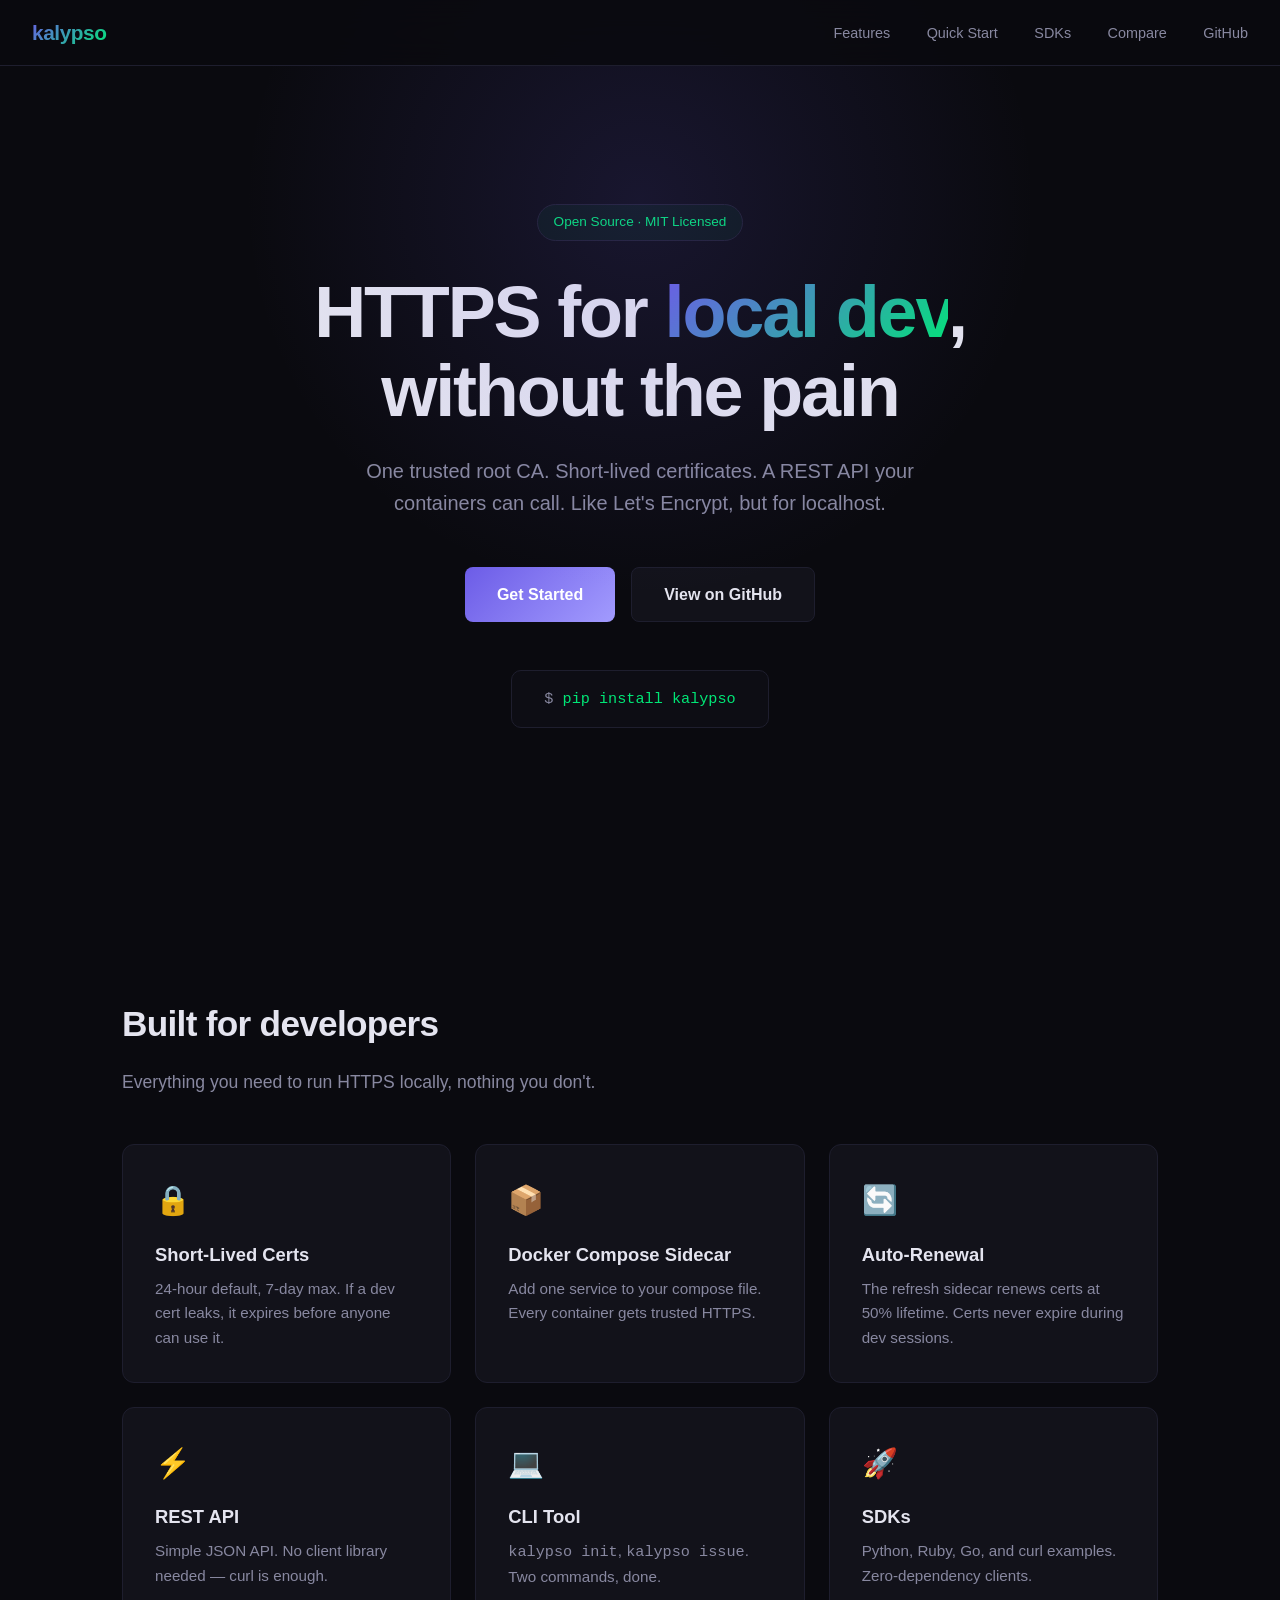
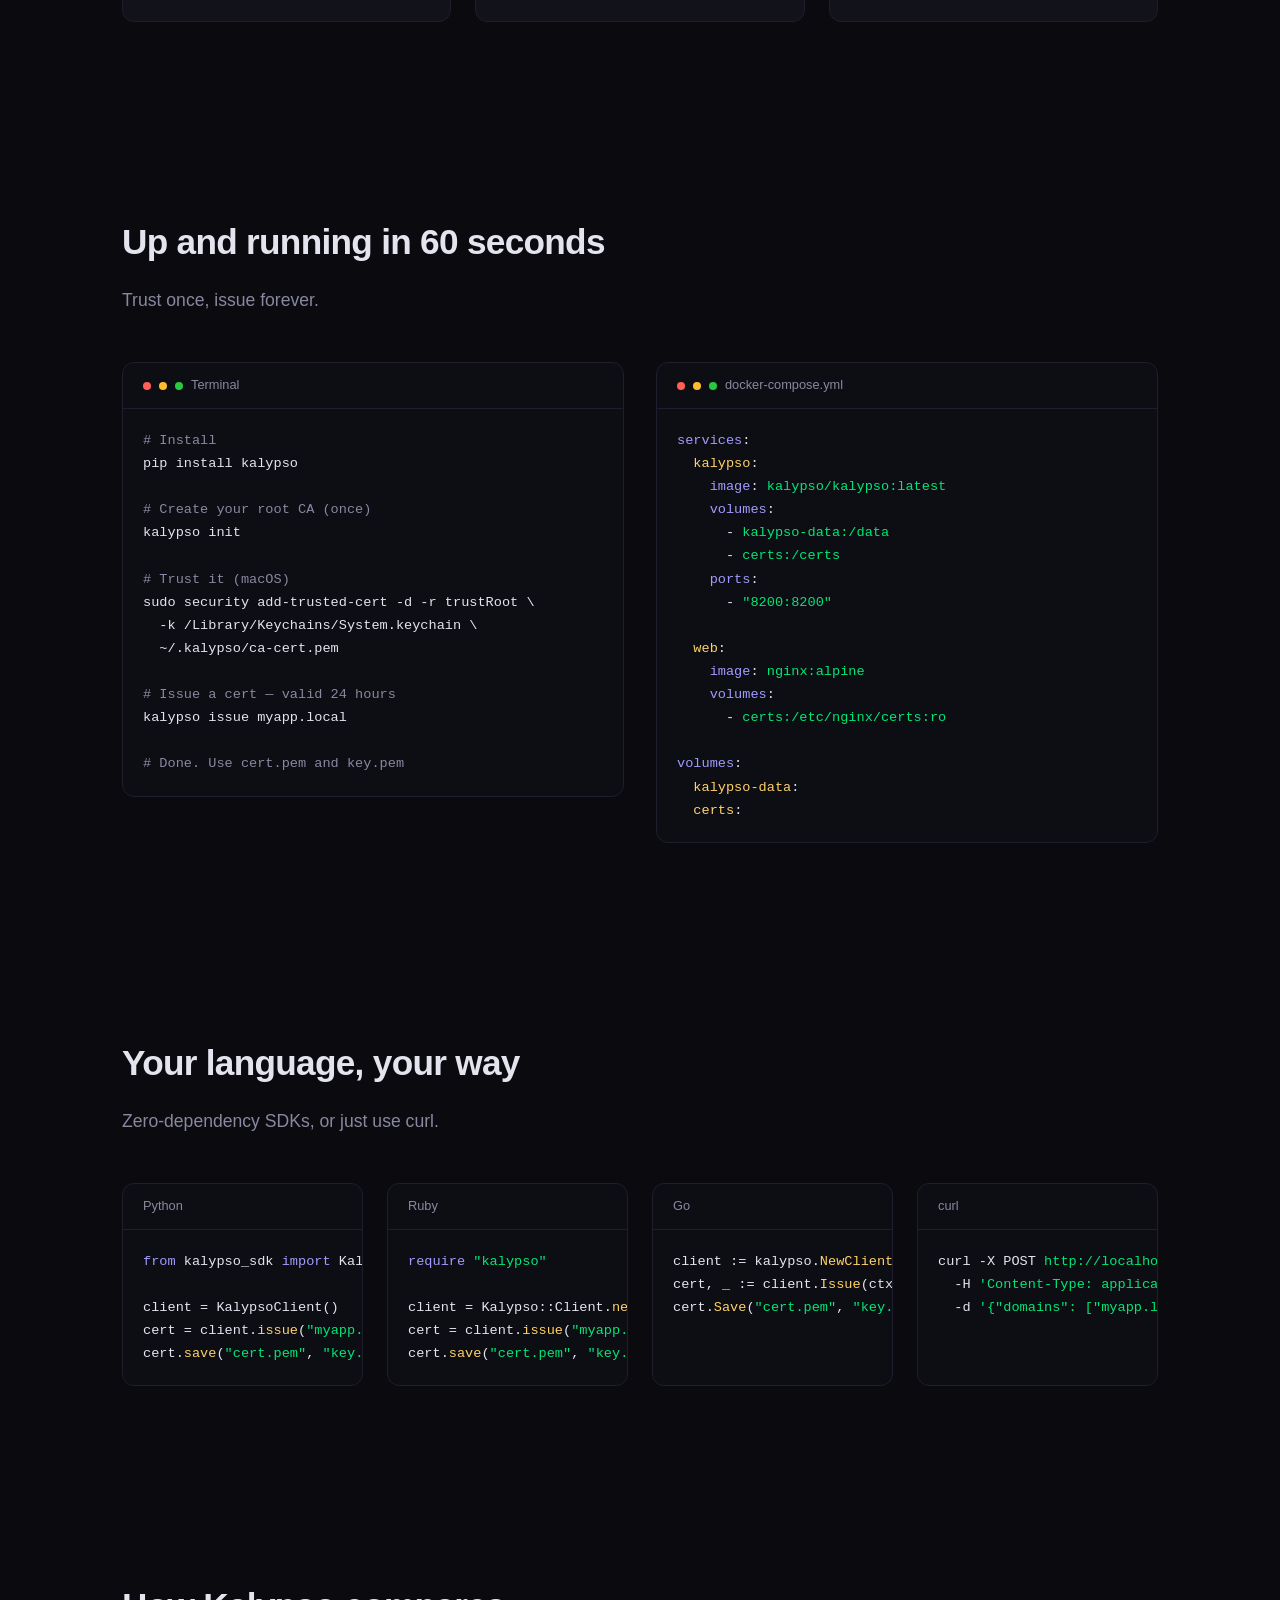
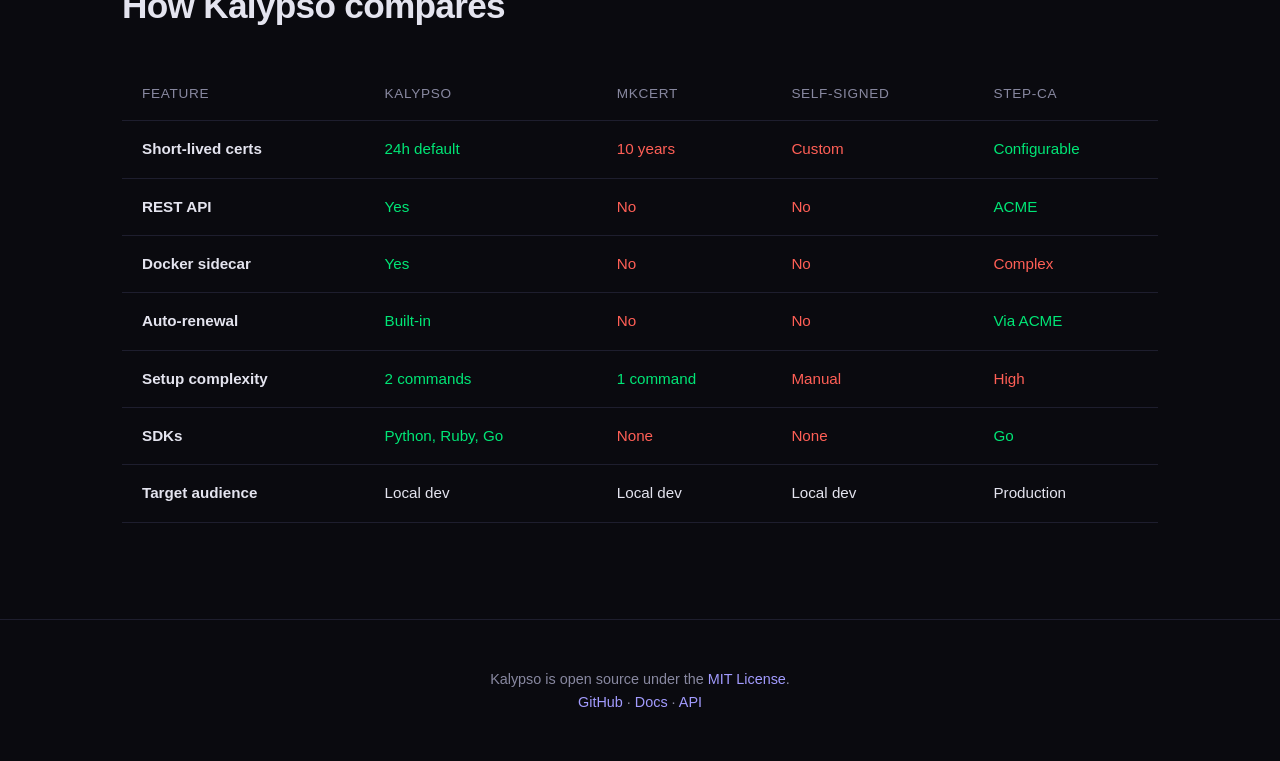
==== site/index.html @ e2450b6a "feat: Kalypso — local dev SSL CA with short-lived certs, API, Docker sidecar A complete local develo" ====
<!DOCTYPE html>
<html lang="en">
<head>
    <meta charset="UTF-8">
    <meta name="viewport" content="width=device-width, initial-scale=1.0">
    <title>Kalypso — HTTPS for Local Dev</title>
    <meta name="description" content="Local dev SSL certificate authority. Like Let's Encrypt for localhost. Short-lived certs, Docker Compose sidecar, SDKs in Python, Ruby, Go.">
    <style>
        :root {
            --bg: #0a0a0f;
            --surface: #12121a;
            --border: #1e1e2e;
            --text: #e4e4ef;
            --text-muted: #8888a0;
            --accent: #6c5ce7;
            --accent-glow: #a29bfe;
            --green: #00e676;
            --green-dim: #00c853;
            --code-bg: #0d0d14;
            --gradient-start: #6c5ce7;
            --gradient-end: #00e676;
        }

        * { margin: 0; padding: 0; box-sizing: border-box; }

        body {
            font-family: -apple-system, BlinkMacSystemFont, "Segoe UI", Roboto, "Helvetica Neue", Arial, sans-serif;
            background: var(--bg);
            color: var(--text);
            line-height: 1.6;
            -webkit-font-smoothing: antialiased;
        }

        /* --- Nav --- */
        nav {
            position: fixed;
            top: 0;
            width: 100%;
            padding: 1rem 2rem;
            background: rgba(10, 10, 15, 0.85);
            backdrop-filter: blur(20px);
            border-bottom: 1px solid var(--border);
            z-index: 100;
            display: flex;
            align-items: center;
            justify-content: space-between;
        }
        .logo {
            font-size: 1.3rem;
            font-weight: 700;
            letter-spacing: -0.02em;
            background: linear-gradient(135deg, var(--gradient-start), var(--gradient-end));
            -webkit-background-clip: text;
            -webkit-text-fill-color: transparent;
        }
        nav a {
            color: var(--text-muted);
            text-decoration: none;
            margin-left: 2rem;
            font-size: 0.9rem;
            transition: color 0.2s;
        }
        nav a:hover { color: var(--text); }

        /* --- Hero --- */
        .hero {
            min-height: 100vh;
            display: flex;
            flex-direction: column;
            align-items: center;
            justify-content: center;
            text-align: center;
            padding: 6rem 2rem 4rem;
            position: relative;
            overflow: hidden;
        }
        .hero::before {
            content: '';
            position: absolute;
            top: -200px;
            left: 50%;
            transform: translateX(-50%);
            width: 800px;
            height: 800px;
            background: radial-gradient(circle, rgba(108, 92, 231, 0.15) 0%, transparent 70%);
            pointer-events: none;
        }
        .badge {
            display: inline-block;
            padding: 0.4rem 1rem;
            border: 1px solid var(--border);
            border-radius: 999px;
            font-size: 0.85rem;
            color: var(--green);
            margin-bottom: 2rem;
            background: rgba(0, 230, 118, 0.05);
        }
        h1 {
            font-size: clamp(2.5rem, 6vw, 4.5rem);
            font-weight: 800;
            letter-spacing: -0.03em;
            line-height: 1.1;
            max-width: 800px;
            margin-bottom: 1.5rem;
        }
        h1 .gradient {
            background: linear-gradient(135deg, var(--gradient-start), var(--gradient-end));
            -webkit-background-clip: text;
            -webkit-text-fill-color: transparent;
        }
        .subtitle {
            font-size: 1.25rem;
            color: var(--text-muted);
            max-width: 600px;
            margin-bottom: 3rem;
        }
        .cta-group {
            display: flex;
            gap: 1rem;
            flex-wrap: wrap;
            justify-content: center;
        }
        .btn {
            display: inline-flex;
            align-items: center;
            padding: 0.85rem 2rem;
            border-radius: 8px;
            font-size: 1rem;
            font-weight: 600;
            text-decoration: none;
            transition: all 0.2s;
            border: none;
            cursor: pointer;
        }
        .btn-primary {
            background: linear-gradient(135deg, var(--gradient-start), var(--accent-glow));
            color: white;
        }
        .btn-primary:hover { transform: translateY(-1px); box-shadow: 0 4px 20px rgba(108, 92, 231, 0.4); }
        .btn-secondary {
            background: var(--surface);
            color: var(--text);
            border: 1px solid var(--border);
        }
        .btn-secondary:hover { border-color: var(--accent); }

        /* --- Install bar --- */
        .install {
            margin-top: 3rem;
            background: var(--code-bg);
            border: 1px solid var(--border);
            border-radius: 10px;
            padding: 1rem 2rem;
            font-family: "SF Mono", "Fira Code", "Cascadia Code", monospace;
            font-size: 0.95rem;
            color: var(--green);
            user-select: all;
        }
        .install .dim { color: var(--text-muted); }

        /* --- Sections --- */
        section {
            padding: 6rem 2rem;
            max-width: 1100px;
            margin: 0 auto;
        }
        section h2 {
            font-size: 2.2rem;
            font-weight: 700;
            letter-spacing: -0.02em;
            margin-bottom: 1rem;
        }
        section .section-sub {
            color: var(--text-muted);
            font-size: 1.1rem;
            max-width: 600px;
            margin-bottom: 3rem;
        }

        /* --- Feature grid --- */
        .features {
            display: grid;
            grid-template-columns: repeat(auto-fit, minmax(300px, 1fr));
            gap: 1.5rem;
        }
        .feature {
            background: var(--surface);
            border: 1px solid var(--border);
            border-radius: 12px;
            padding: 2rem;
            transition: border-color 0.2s;
        }
        .feature:hover { border-color: var(--accent); }
        .feature-icon {
            font-size: 1.8rem;
            margin-bottom: 1rem;
        }
        .feature h3 {
            font-size: 1.15rem;
            margin-bottom: 0.5rem;
        }
        .feature p {
            color: var(--text-muted);
            font-size: 0.95rem;
        }

        /* --- Code blocks --- */
        .code-section {
            display: grid;
            grid-template-columns: 1fr 1fr;
            gap: 2rem;
            align-items: start;
        }
        @media (max-width: 768px) {
            .code-section { grid-template-columns: 1fr; }
        }
        .code-block {
            background: var(--code-bg);
            border: 1px solid var(--border);
            border-radius: 12px;
            overflow: hidden;
        }
        .code-header {
            padding: 0.75rem 1.25rem;
            border-bottom: 1px solid var(--border);
            font-size: 0.8rem;
            color: var(--text-muted);
            display: flex;
            align-items: center;
            gap: 0.5rem;
        }
        .code-header .dot {
            width: 8px; height: 8px;
            border-radius: 50%;
            display: inline-block;
        }
        .dot-red { background: #ff5f56; }
        .dot-yellow { background: #ffbd2e; }
        .dot-green { background: #27c93f; }
        pre {
            padding: 1.25rem;
            overflow-x: auto;
            font-family: "SF Mono", "Fira Code", "Cascadia Code", monospace;
            font-size: 0.85rem;
            line-height: 1.7;
        }
        .kw { color: var(--accent-glow); }
        .str { color: var(--green); }
        .cmt { color: var(--text-muted); }
        .fn { color: #ffd166; }

        /* --- Comparison table --- */
        .comparison {
            overflow-x: auto;
            margin-top: 2rem;
        }
        table {
            width: 100%;
            border-collapse: collapse;
            font-size: 0.95rem;
        }
        th, td {
            padding: 1rem 1.25rem;
            text-align: left;
            border-bottom: 1px solid var(--border);
        }
        th {
            color: var(--text-muted);
            font-weight: 500;
            font-size: 0.85rem;
            text-transform: uppercase;
            letter-spacing: 0.05em;
        }
        td:first-child { font-weight: 600; }
        .check { color: var(--green); }
        .cross { color: #ff5f56; }

        /* --- Footer --- */
        footer {
            border-top: 1px solid var(--border);
            padding: 3rem 2rem;
            text-align: center;
            color: var(--text-muted);
            font-size: 0.9rem;
        }
        footer a { color: var(--accent-glow); text-decoration: none; }
        footer a:hover { text-decoration: underline; }
    </style>
</head>
<body>

<nav>
    <span class="logo">kalypso</span>
    <div>
        <a href="#features">Features</a>
        <a href="#quickstart">Quick Start</a>
        <a href="#sdks">SDKs</a>
        <a href="#compare">Compare</a>
        <a href="https://github.com/kalypso-dev/kalypso">GitHub</a>
    </div>
</nav>

<div class="hero">
    <span class="badge">Open Source &middot; MIT Licensed</span>
    <h1>HTTPS for <span class="gradient">local dev</span>, without the pain</h1>
    <p class="subtitle">
        One trusted root CA. Short-lived certificates. A REST API your containers
        can call. Like Let's Encrypt, but for localhost.
    </p>
    <div class="cta-group">
        <a href="#quickstart" class="btn btn-primary">Get Started</a>
        <a href="https://github.com/kalypso-dev/kalypso" class="btn btn-secondary">View on GitHub</a>
    </div>
    <div class="install">
        <span class="dim">$</span> pip install kalypso
    </div>
</div>

<section id="features">
    <h2>Built for developers</h2>
    <p class="section-sub">
        Everything you need to run HTTPS locally, nothing you don't.
    </p>
    <div class="features">
        <div class="feature">
            <div class="feature-icon">&#128274;</div>
            <h3>Short-Lived Certs</h3>
            <p>24-hour default, 7-day max. If a dev cert leaks, it expires before anyone can use it.</p>
        </div>
        <div class="feature">
            <div class="feature-icon">&#128230;</div>
            <h3>Docker Compose Sidecar</h3>
            <p>Add one service to your compose file. Every container gets trusted HTTPS.</p>
        </div>
        <div class="feature">
            <div class="feature-icon">&#128260;</div>
            <h3>Auto-Renewal</h3>
            <p>The refresh sidecar renews certs at 50% lifetime. Certs never expire during dev sessions.</p>
        </div>
        <div class="feature">
            <div class="feature-icon">&#9889;</div>
            <h3>REST API</h3>
            <p>Simple JSON API. No client library needed — curl is enough.</p>
        </div>
        <div class="feature">
            <div class="feature-icon">&#128187;</div>
            <h3>CLI Tool</h3>
            <p><code>kalypso init</code>, <code>kalypso issue</code>. Two commands, done.</p>
        </div>
        <div class="feature">
            <div class="feature-icon">&#128640;</div>
            <h3>SDKs</h3>
            <p>Python, Ruby, Go, and curl examples. Zero-dependency clients.</p>
        </div>
    </div>
</section>

<section id="quickstart">
    <h2>Up and running in 60 seconds</h2>
    <p class="section-sub">Trust once, issue forever.</p>
    <div class="code-section">
        <div>
            <div class="code-block">
                <div class="code-header">
                    <span class="dot dot-red"></span>
                    <span class="dot dot-yellow"></span>
                    <span class="dot dot-green"></span>
                    Terminal
                </div>
                <pre><span class="cmt"># Install</span>
pip install kalypso

<span class="cmt"># Create your root CA (once)</span>
kalypso init

<span class="cmt"># Trust it (macOS)</span>
sudo security add-trusted-cert -d -r trustRoot \
  -k /Library/Keychains/System.keychain \
  ~/.kalypso/ca-cert.pem

<span class="cmt"># Issue a cert — valid 24 hours</span>
kalypso issue myapp.local

<span class="cmt"># Done. Use cert.pem and key.pem</span></pre>
            </div>
        </div>
        <div>
            <div class="code-block">
                <div class="code-header">
                    <span class="dot dot-red"></span>
                    <span class="dot dot-yellow"></span>
                    <span class="dot dot-green"></span>
                    docker-compose.yml
                </div>
                <pre><span class="kw">services</span>:
  <span class="fn">kalypso</span>:
    <span class="kw">image</span>: <span class="str">kalypso/kalypso:latest</span>
    <span class="kw">volumes</span>:
      - <span class="str">kalypso-data:/data</span>
      - <span class="str">certs:/certs</span>
    <span class="kw">ports</span>:
      - <span class="str">"8200:8200"</span>

  <span class="fn">web</span>:
    <span class="kw">image</span>: <span class="str">nginx:alpine</span>
    <span class="kw">volumes</span>:
      - <span class="str">certs:/etc/nginx/certs:ro</span>

<span class="kw">volumes</span>:
  <span class="fn">kalypso-data</span>:
  <span class="fn">certs</span>:</pre>
            </div>
        </div>
    </div>
</section>

<section id="sdks">
    <h2>Your language, your way</h2>
    <p class="section-sub">Zero-dependency SDKs, or just use curl.</p>
    <div class="features" style="grid-template-columns: repeat(auto-fit, minmax(240px, 1fr));">
        <div class="code-block">
            <div class="code-header">Python</div>
            <pre><span class="kw">from</span> kalypso_sdk <span class="kw">import</span> KalypsoClient

client = KalypsoClient()
cert = client.<span class="fn">issue</span>(<span class="str">"myapp.local"</span>)
cert.<span class="fn">save</span>(<span class="str">"cert.pem"</span>, <span class="str">"key.pem"</span>)</pre>
        </div>
        <div class="code-block">
            <div class="code-header">Ruby</div>
            <pre><span class="kw">require</span> <span class="str">"kalypso"</span>

client = Kalypso::Client.<span class="fn">new</span>
cert = client.<span class="fn">issue</span>(<span class="str">"myapp.local"</span>)
cert.<span class="fn">save</span>(<span class="str">"cert.pem"</span>, <span class="str">"key.pem"</span>)</pre>
        </div>
        <div class="code-block">
            <div class="code-header">Go</div>
            <pre>client := kalypso.<span class="fn">NewClient</span>(<span class="str">"http://localhost:8200"</span>)
cert, _ := client.<span class="fn">Issue</span>(ctx, <span class="str">"myapp.local"</span>)
cert.<span class="fn">Save</span>(<span class="str">"cert.pem"</span>, <span class="str">"key.pem"</span>)</pre>
        </div>
        <div class="code-block">
            <div class="code-header">curl</div>
            <pre>curl -X POST <span class="str">http://localhost:8200/certificates</span> \
  -H <span class="str">'Content-Type: application/json'</span> \
  -d <span class="str">'{"domains": ["myapp.local"]}'</span></pre>
        </div>
    </div>
</section>

<section id="compare">
    <h2>How Kalypso compares</h2>
    <div class="comparison">
        <table>
            <thead>
                <tr>
                    <th>Feature</th>
                    <th>Kalypso</th>
                    <th>mkcert</th>
                    <th>Self-signed</th>
                    <th>step-ca</th>
                </tr>
            </thead>
            <tbody>
                <tr>
                    <td>Short-lived certs</td>
                    <td class="check">24h default</td>
                    <td class="cross">10 years</td>
                    <td class="cross">Custom</td>
                    <td class="check">Configurable</td>
                </tr>
                <tr>
                    <td>REST API</td>
                    <td class="check">Yes</td>
                    <td class="cross">No</td>
                    <td class="cross">No</td>
                    <td class="check">ACME</td>
                </tr>
                <tr>
                    <td>Docker sidecar</td>
                    <td class="check">Yes</td>
                    <td class="cross">No</td>
                    <td class="cross">No</td>
                    <td class="cross">Complex</td>
                </tr>
                <tr>
                    <td>Auto-renewal</td>
                    <td class="check">Built-in</td>
                    <td class="cross">No</td>
                    <td class="cross">No</td>
                    <td class="check">Via ACME</td>
                </tr>
                <tr>
                    <td>Setup complexity</td>
                    <td class="check">2 commands</td>
                    <td class="check">1 command</td>
                    <td class="cross">Manual</td>
                    <td class="cross">High</td>
                </tr>
                <tr>
                    <td>SDKs</td>
                    <td class="check">Python, Ruby, Go</td>
                    <td class="cross">None</td>
                    <td class="cross">None</td>
                    <td class="check">Go</td>
                </tr>
                <tr>
                    <td>Target audience</td>
                    <td>Local dev</td>
                    <td>Local dev</td>
                    <td>Local dev</td>
                    <td>Production</td>
                </tr>
            </tbody>
        </table>
    </div>
</section>

<footer>
    <p>
        Kalypso is open source under the <a href="https://opensource.org/licenses/MIT">MIT License</a>.
        <br>
        <a href="https://github.com/kalypso-dev/kalypso">GitHub</a> &middot;
        <a href="docs/getting-started.md">Docs</a> &middot;
        <a href="docs/api.md">API</a>
    </p>
</footer>

</body>
</html>
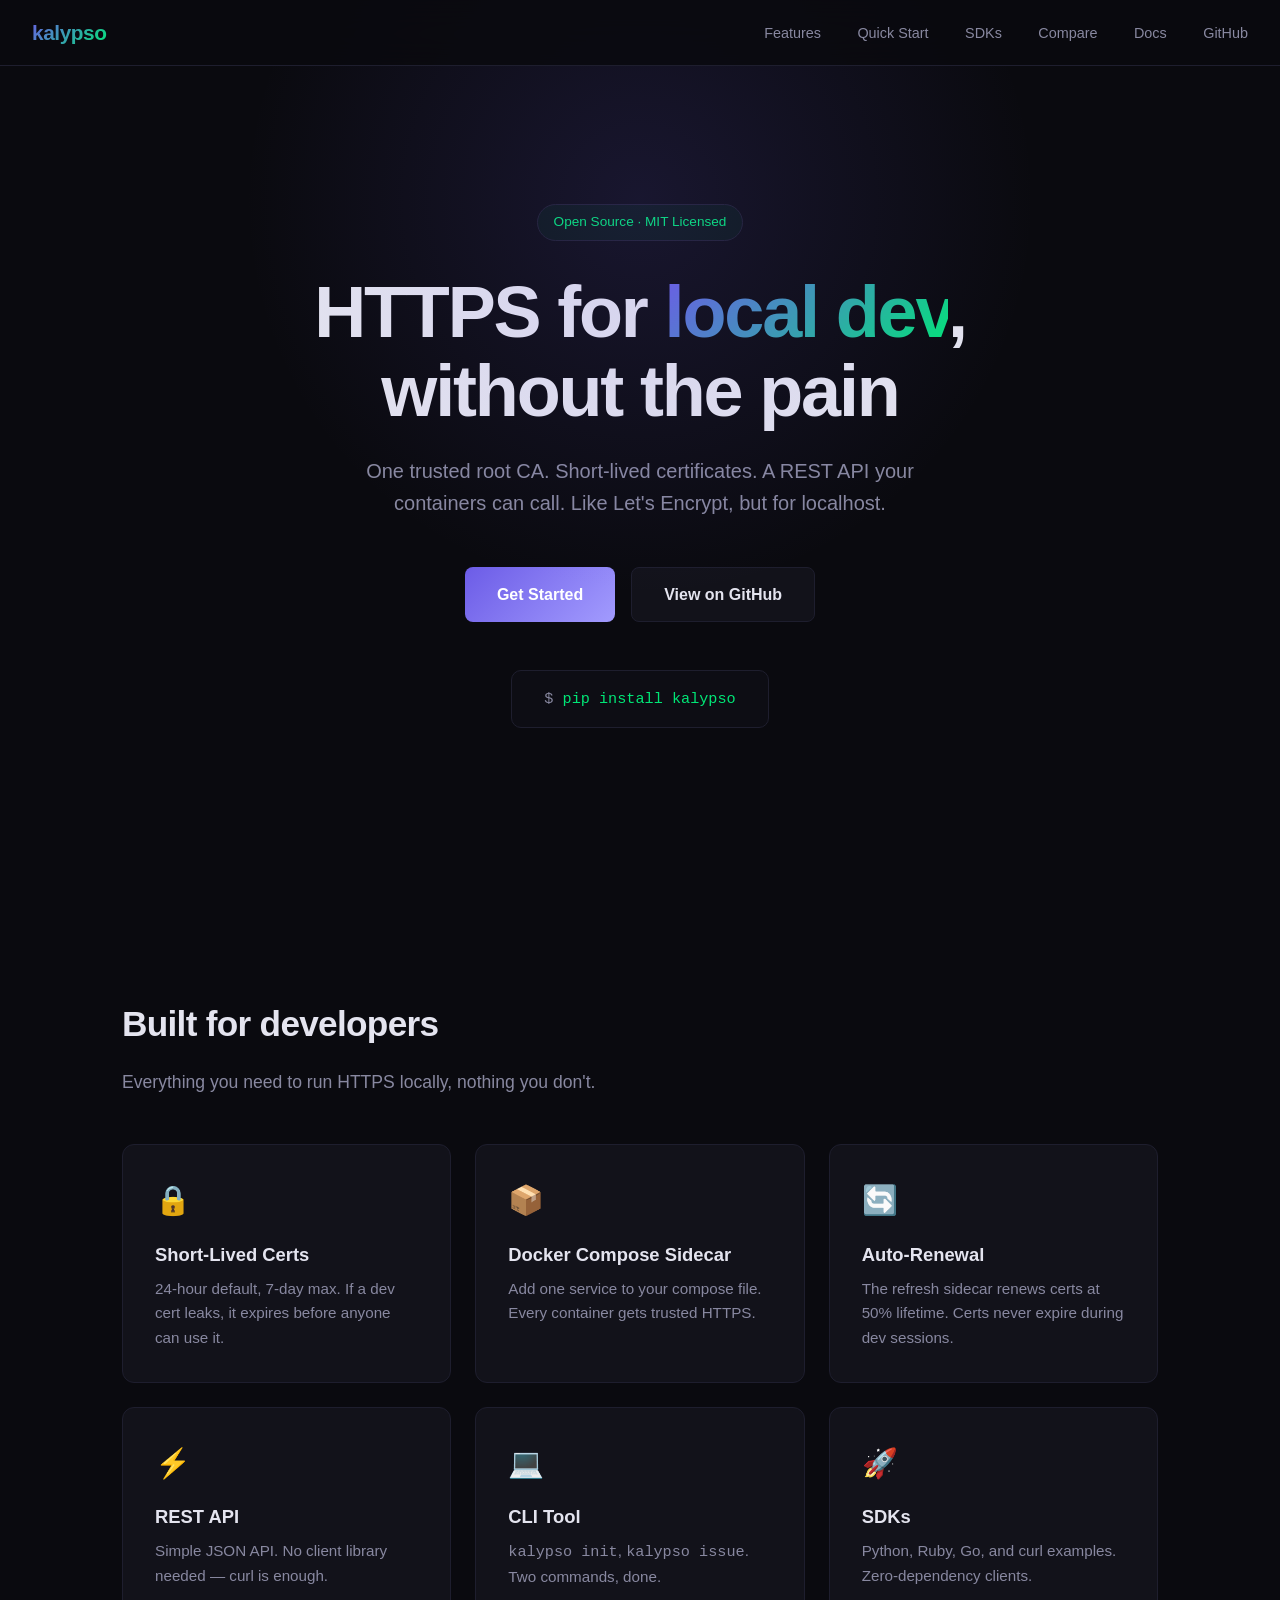
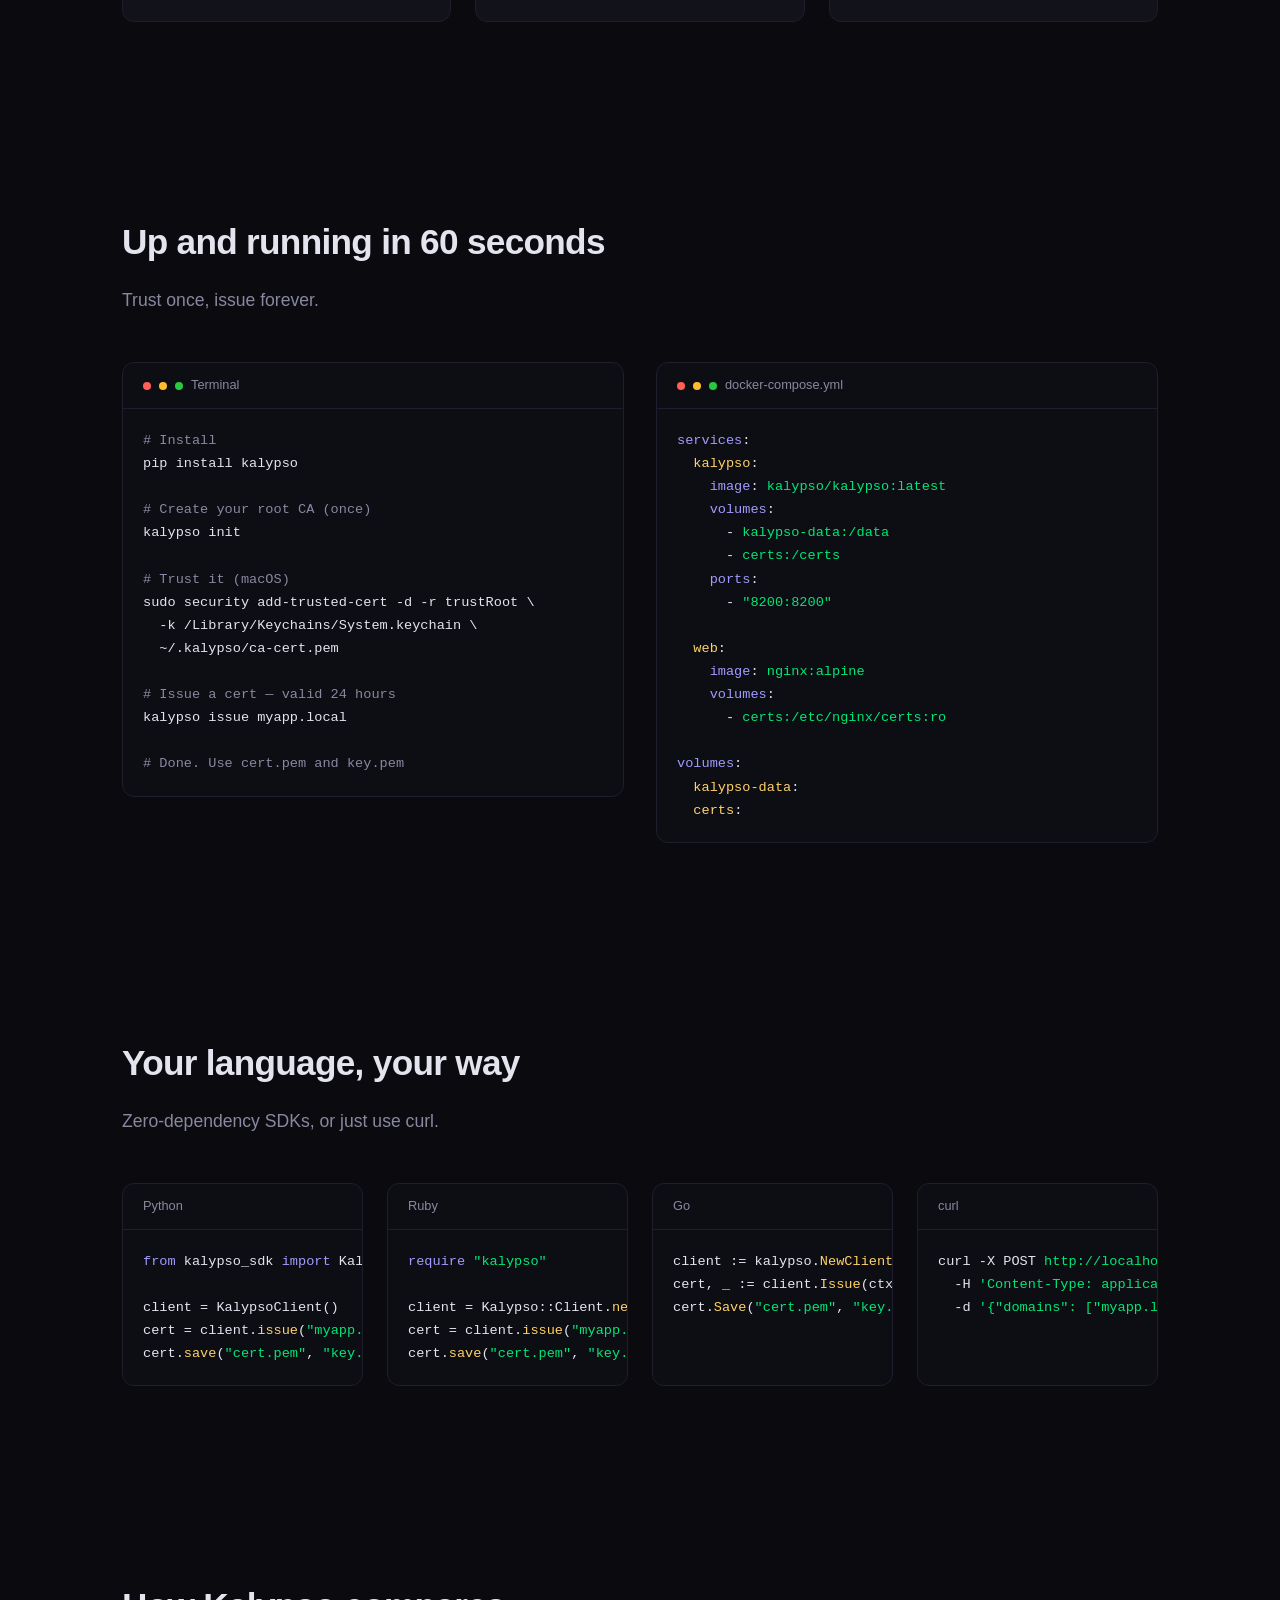
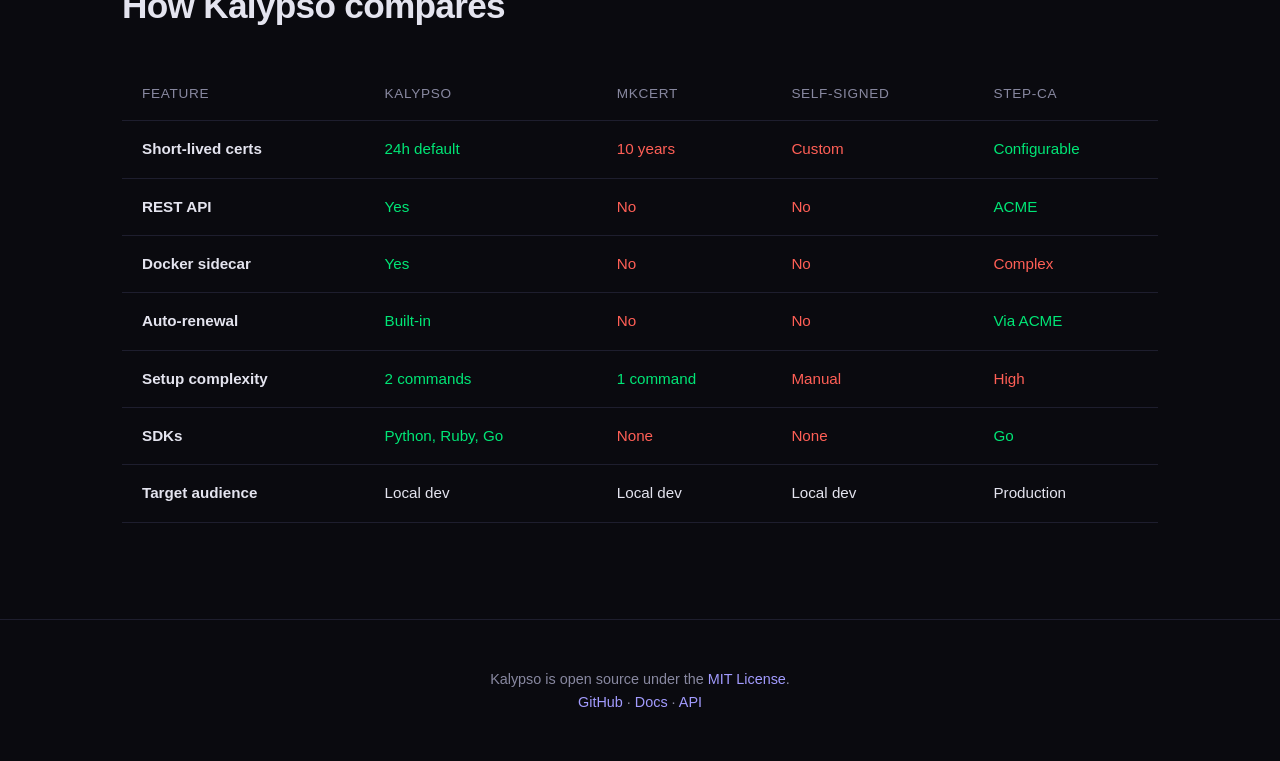
==== commit 7fa369f0: "feat: add GitHub Pages site with marketing page and styled docs - GitHub Actions workflow deploys si" ====
--- a/site/index.html
+++ b/site/index.html
@@ -296,6 +296,7 @@
         <a href="#quickstart">Quick Start</a>
         <a href="#sdks">SDKs</a>
         <a href="#compare">Compare</a>
+        <a href="docs/getting-started.html">Docs</a>
         <a href="https://github.com/kalypso-dev/kalypso">GitHub</a>
     </div>
 </nav>
@@ -522,8 +523,8 @@
         Kalypso is open source under the <a href="https://opensource.org/licenses/MIT">MIT License</a>.
         <br>
         <a href="https://github.com/kalypso-dev/kalypso">GitHub</a> &middot;
-        <a href="docs/getting-started.md">Docs</a> &middot;
-        <a href="docs/api.md">API</a>
+        <a href="docs/getting-started.html">Docs</a> &middot;
+        <a href="docs/api.html">API</a>
     </p>
 </footer>
 
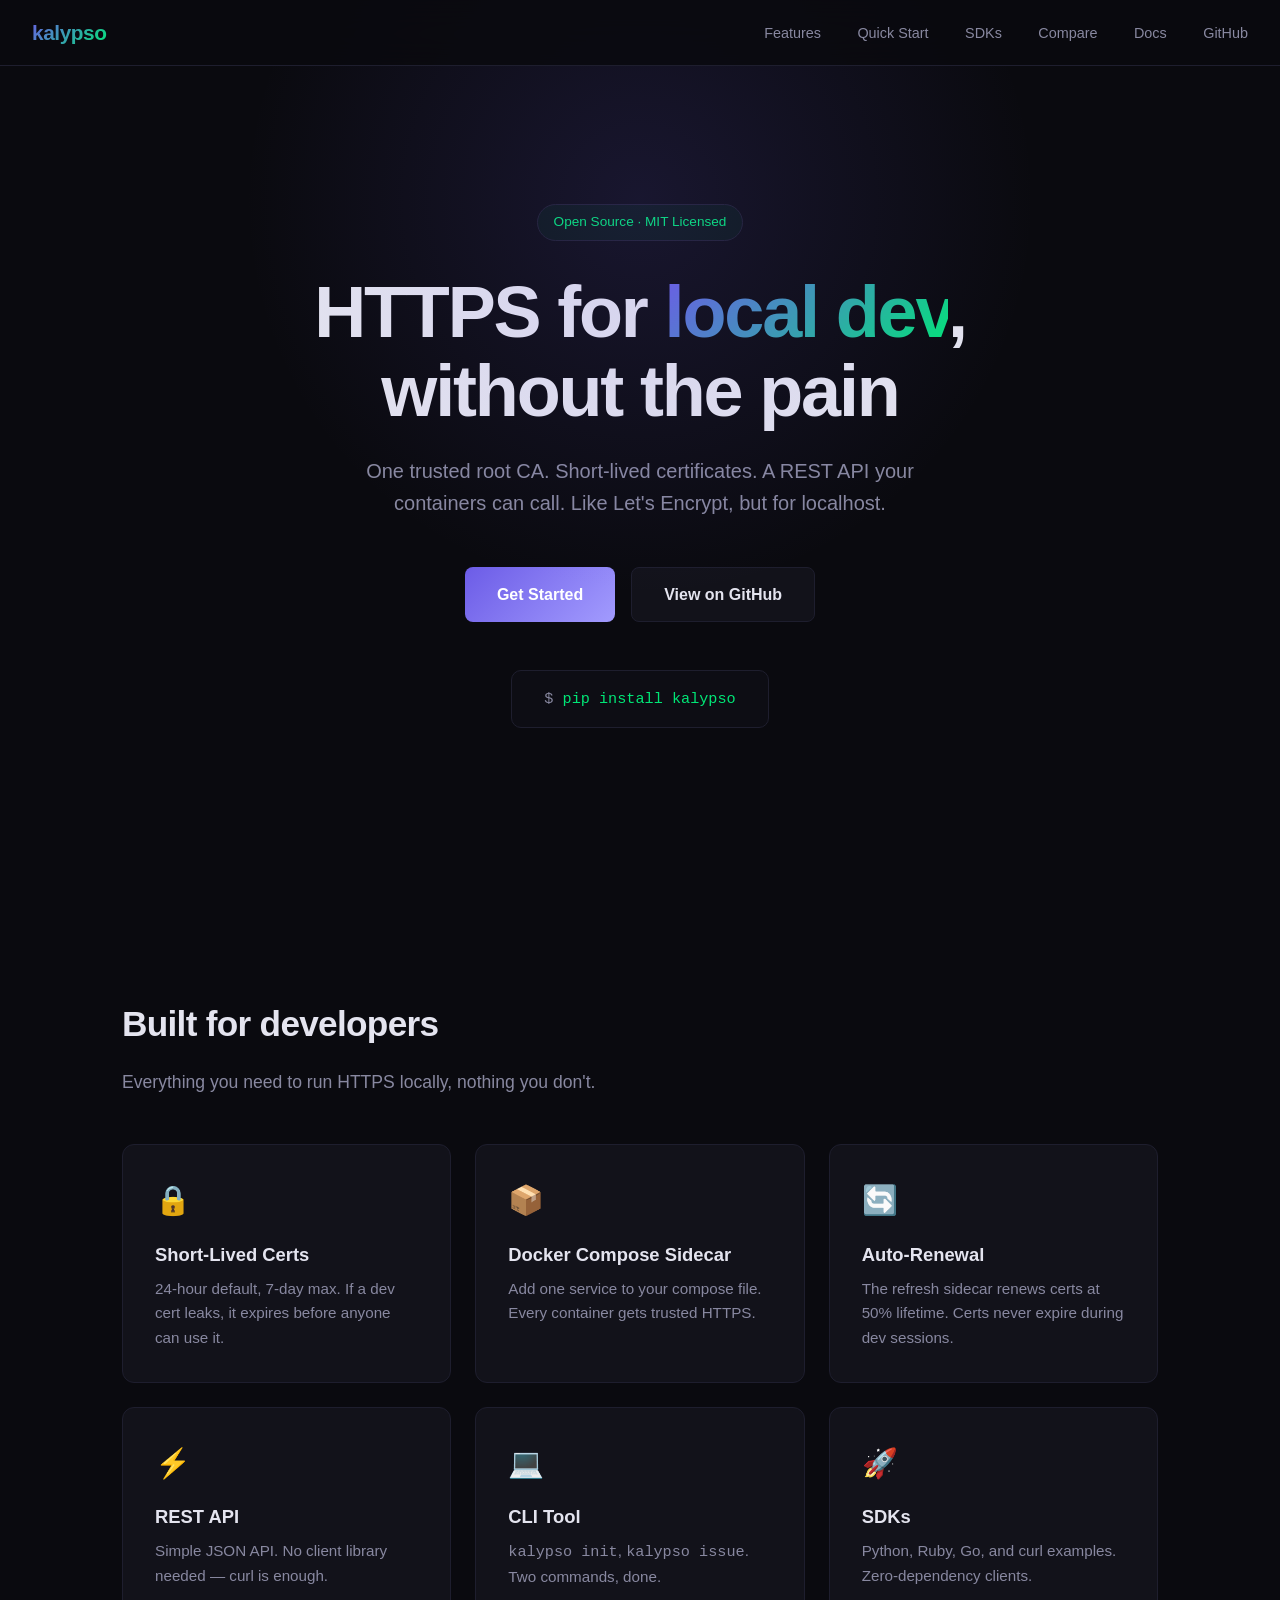
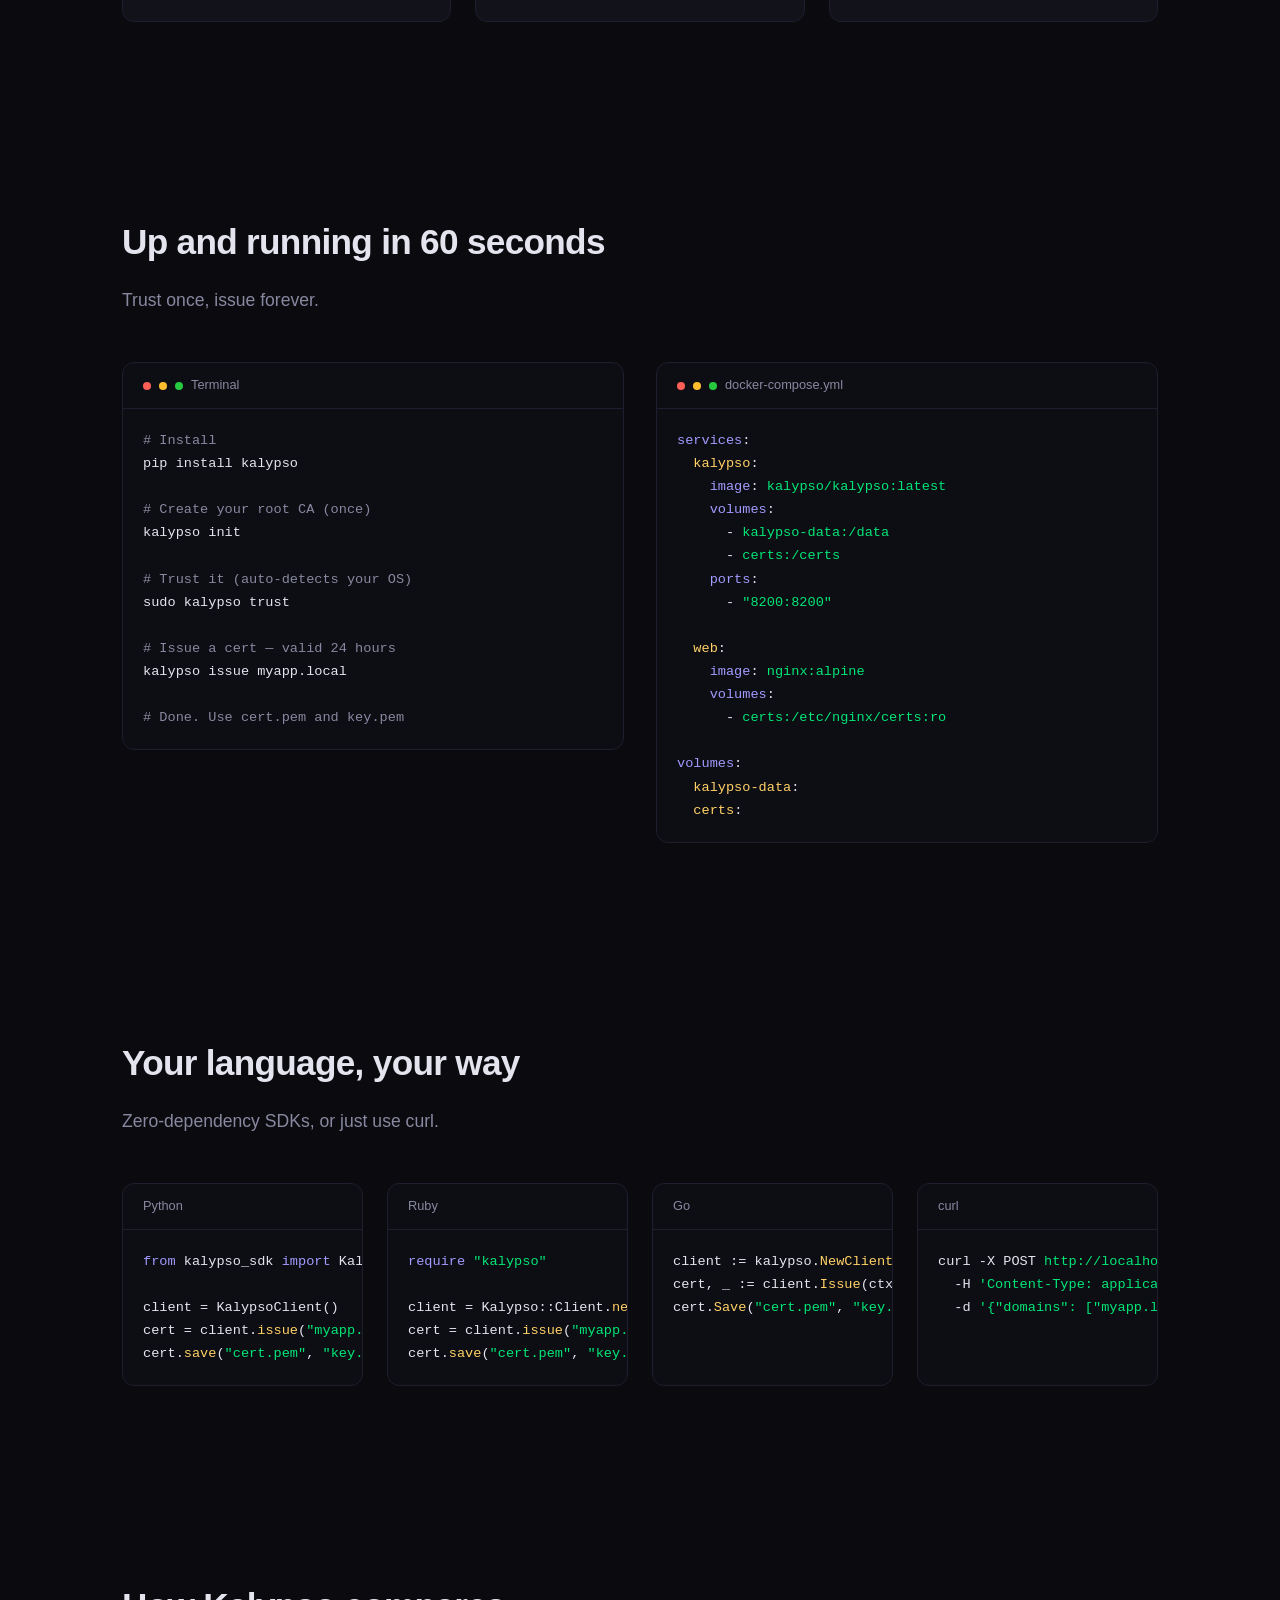
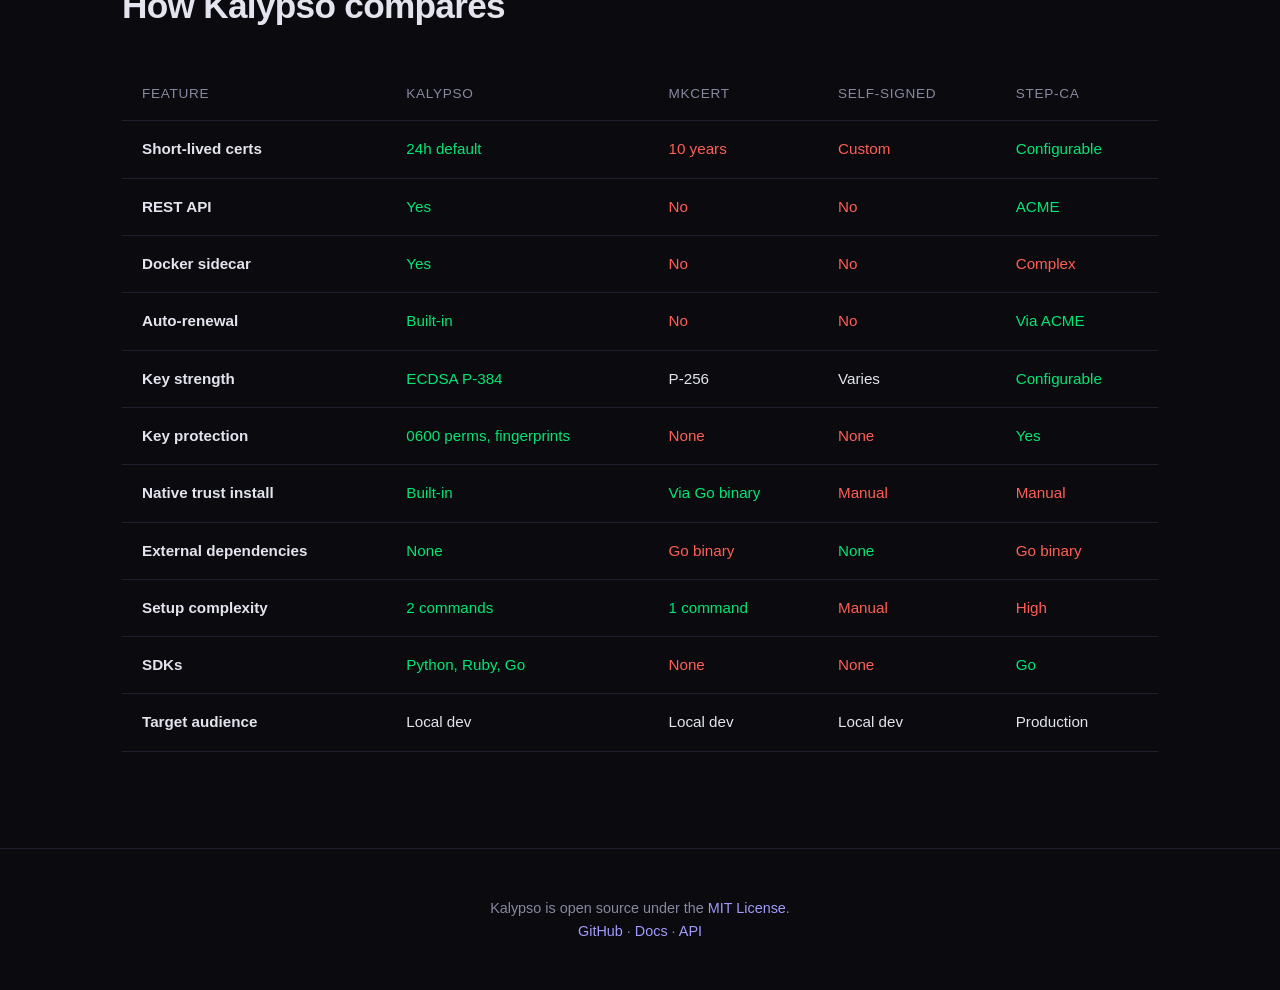
==== commit 2ea14529: "docs: update site for P-384, native trust stores, remove mkcert references - Marketing page: quickst" ====
--- a/site/index.html
+++ b/site/index.html
@@ -374,10 +374,8 @@
 <span class="cmt"># Create your root CA (once)</span>
 kalypso init
 
-<span class="cmt"># Trust it (macOS)</span>
-sudo security add-trusted-cert -d -r trustRoot \
-  -k /Library/Keychains/System.keychain \
-  ~/.kalypso/ca-cert.pem
+<span class="cmt"># Trust it (auto-detects your OS)</span>
+sudo kalypso trust
 
 <span class="cmt"># Issue a cert — valid 24 hours</span>
 kalypso issue myapp.local
@@ -493,6 +491,34 @@
                     <td class="check">Via ACME</td>
                 </tr>
                 <tr>
+                    <td>Key strength</td>
+                    <td class="check">ECDSA P-384</td>
+                    <td>P-256</td>
+                    <td>Varies</td>
+                    <td class="check">Configurable</td>
+                </tr>
+                <tr>
+                    <td>Key protection</td>
+                    <td class="check">0600 perms, fingerprints</td>
+                    <td class="cross">None</td>
+                    <td class="cross">None</td>
+                    <td class="check">Yes</td>
+                </tr>
+                <tr>
+                    <td>Native trust install</td>
+                    <td class="check">Built-in</td>
+                    <td class="check">Via Go binary</td>
+                    <td class="cross">Manual</td>
+                    <td class="cross">Manual</td>
+                </tr>
+                <tr>
+                    <td>External dependencies</td>
+                    <td class="check">None</td>
+                    <td class="cross">Go binary</td>
+                    <td class="check">None</td>
+                    <td class="cross">Go binary</td>
+                </tr>
+                <tr>
                     <td>Setup complexity</td>
                     <td class="check">2 commands</td>
                     <td class="check">1 command</td>
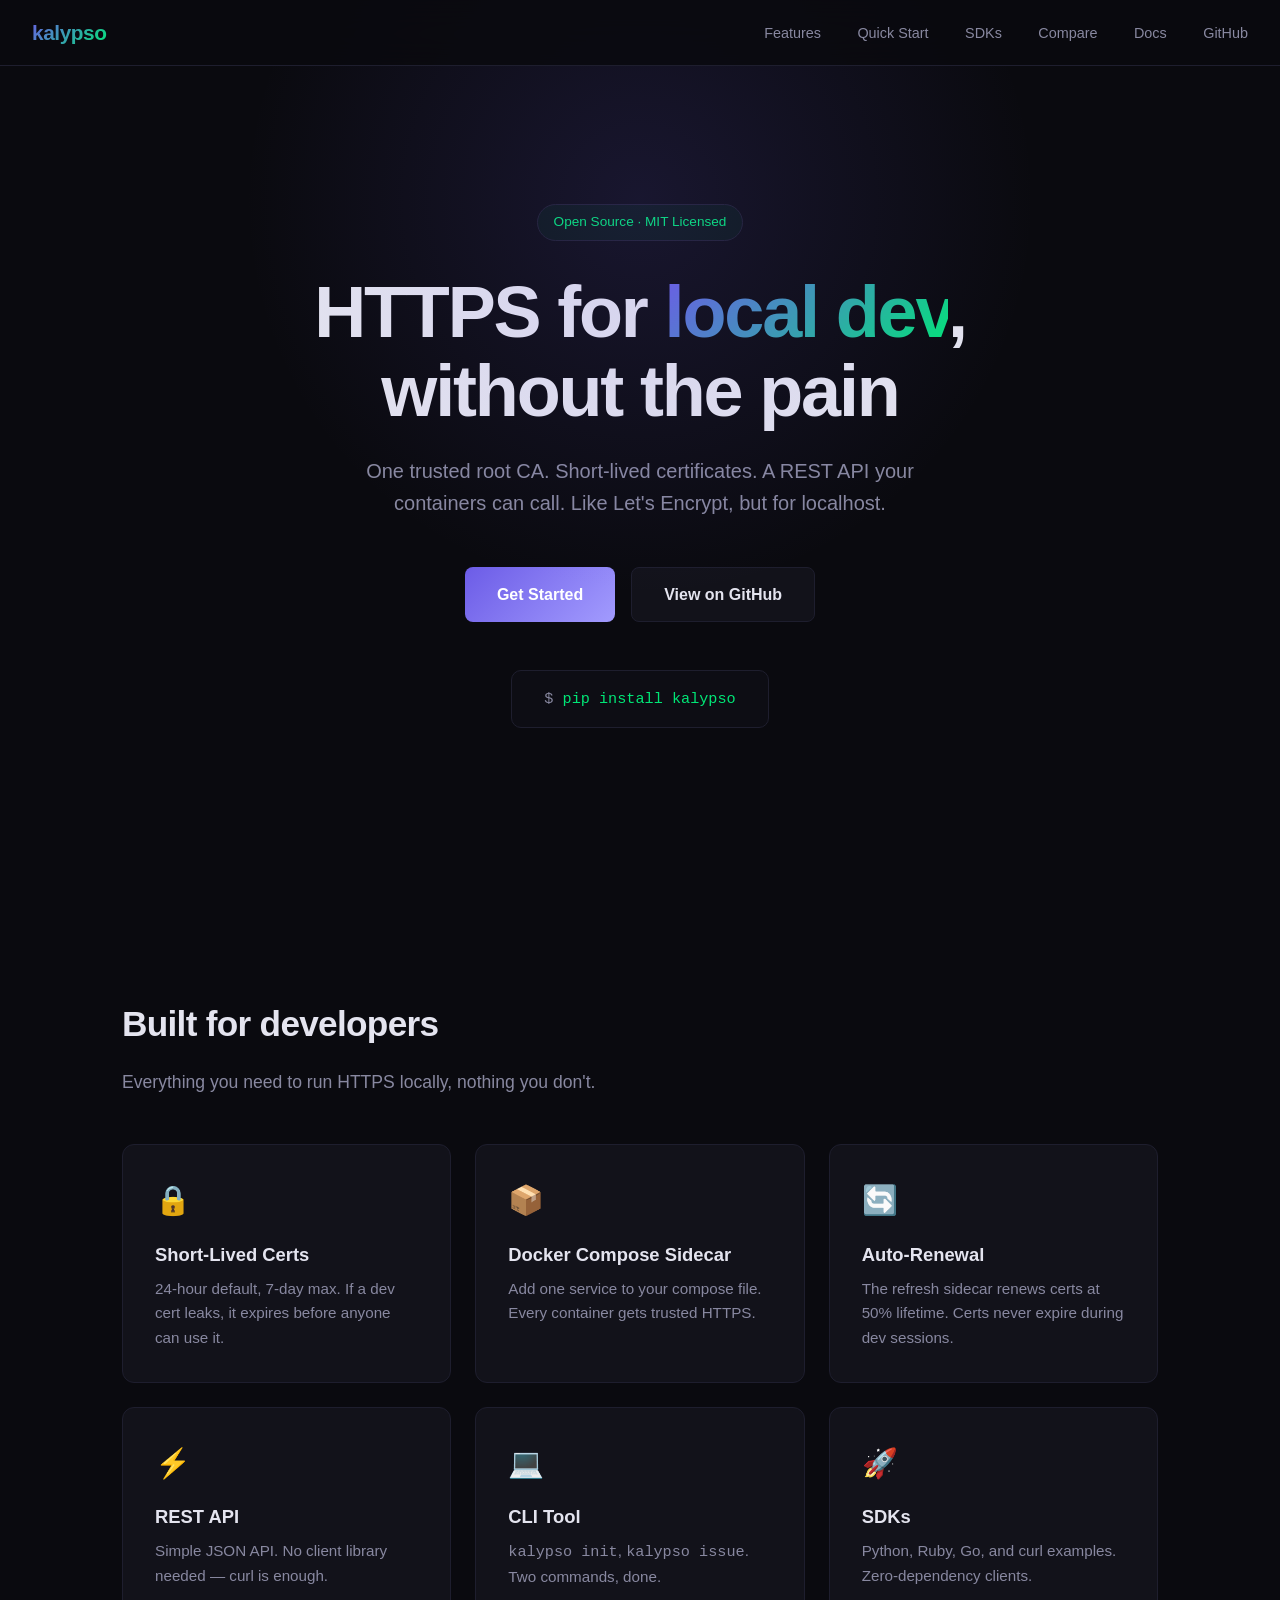
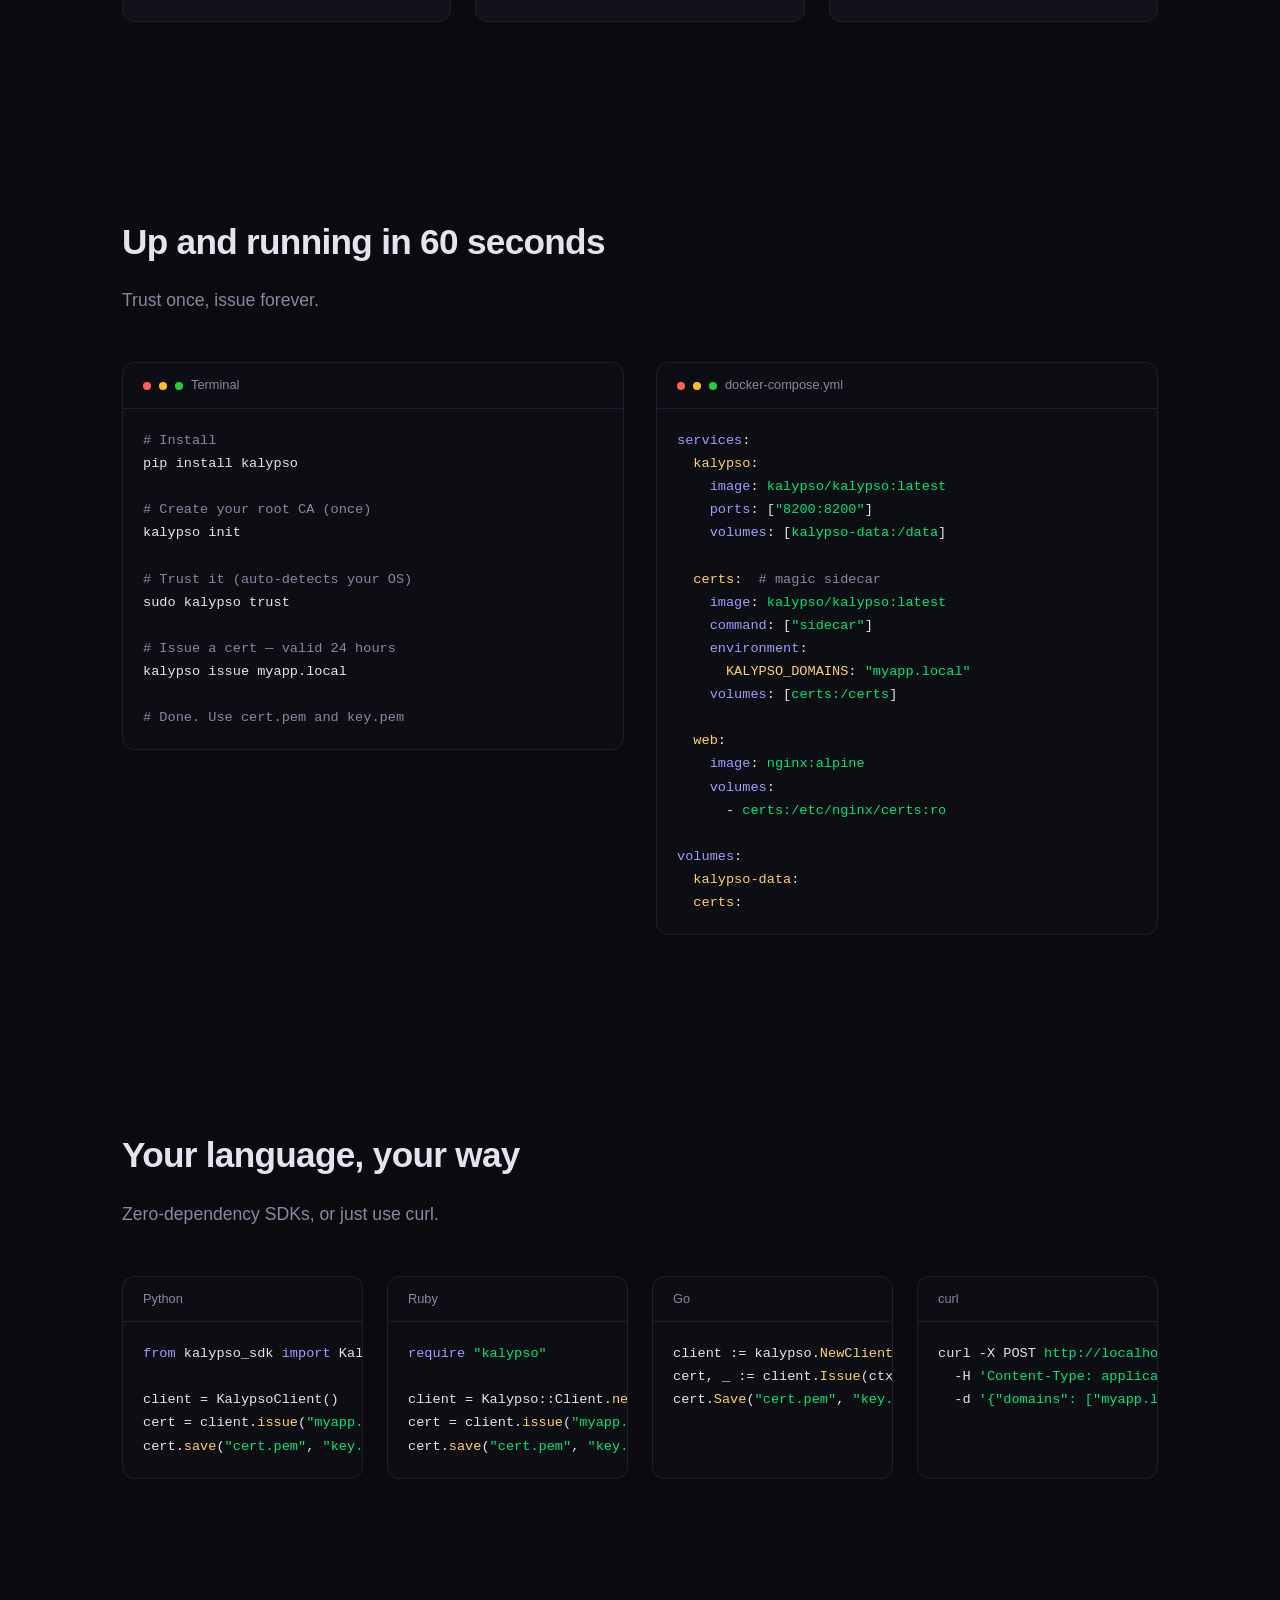
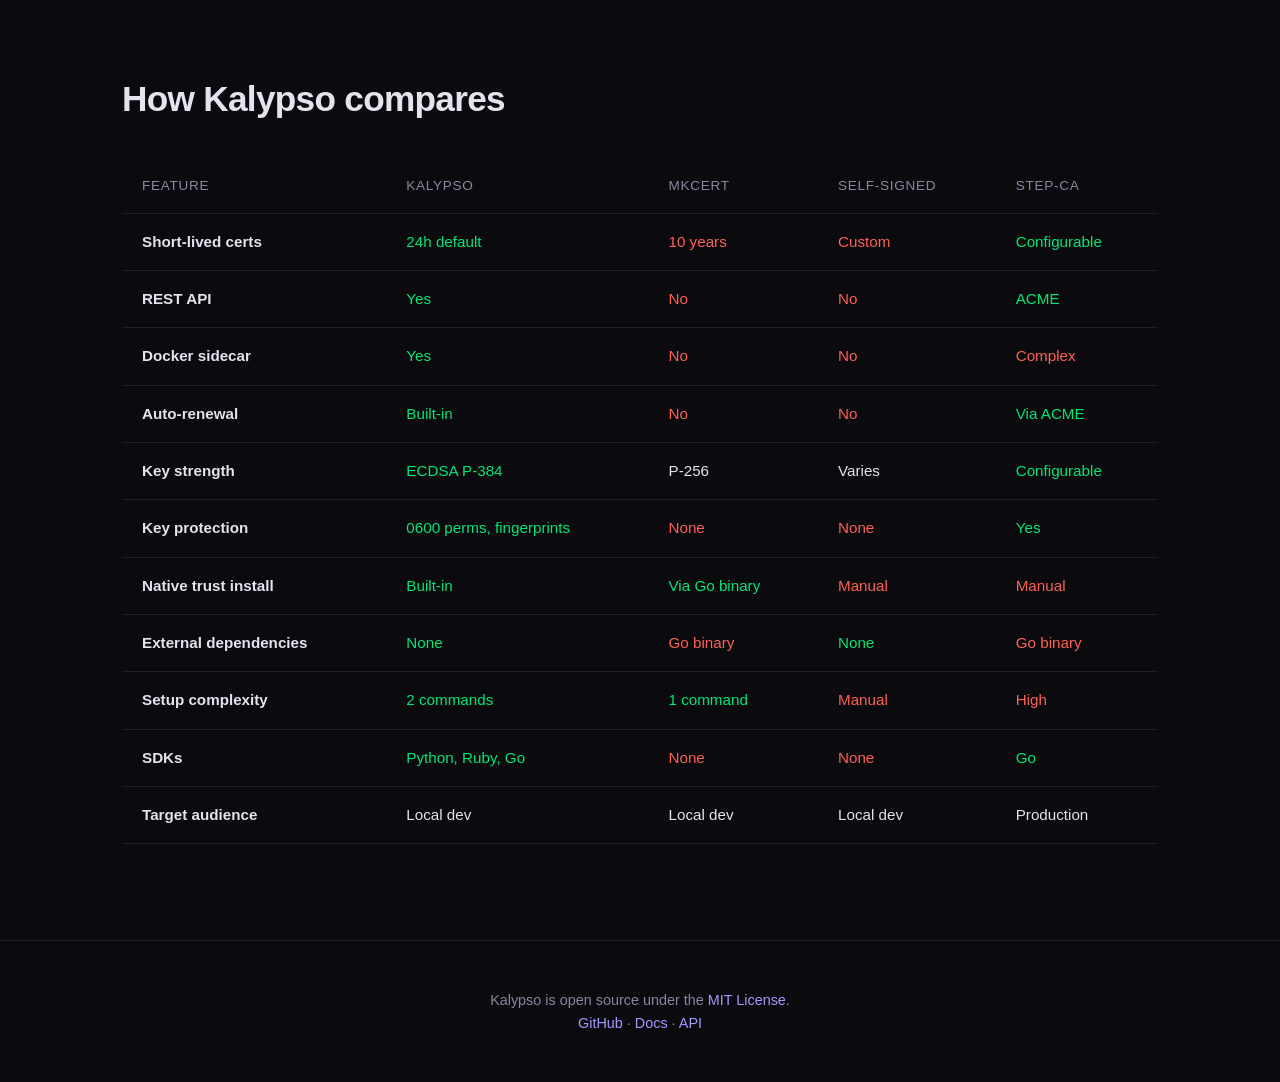
==== commit f56e4c6b: "feat: raw PEM endpoint, sidecar mode, trivial Docker Compose setup API changes: - GET /ca.pem now re" ====
--- a/site/index.html
+++ b/site/index.html
@@ -394,11 +394,15 @@
                 <pre><span class="kw">services</span>:
   <span class="fn">kalypso</span>:
     <span class="kw">image</span>: <span class="str">kalypso/kalypso:latest</span>
-    <span class="kw">volumes</span>:
-      - <span class="str">kalypso-data:/data</span>
-      - <span class="str">certs:/certs</span>
-    <span class="kw">ports</span>:
-      - <span class="str">"8200:8200"</span>
+    <span class="kw">ports</span>: [<span class="str">"8200:8200"</span>]
+    <span class="kw">volumes</span>: [<span class="str">kalypso-data:/data</span>]
+
+  <span class="fn">certs</span>:  <span class="cmt"># magic sidecar</span>
+    <span class="kw">image</span>: <span class="str">kalypso/kalypso:latest</span>
+    <span class="kw">command</span>: [<span class="str">"sidecar"</span>]
+    <span class="kw">environment</span>:
+      <span class="fn">KALYPSO_DOMAINS</span>: <span class="str">"myapp.local"</span>
+    <span class="kw">volumes</span>: [<span class="str">certs:/certs</span>]
 
   <span class="fn">web</span>:
     <span class="kw">image</span>: <span class="str">nginx:alpine</span>
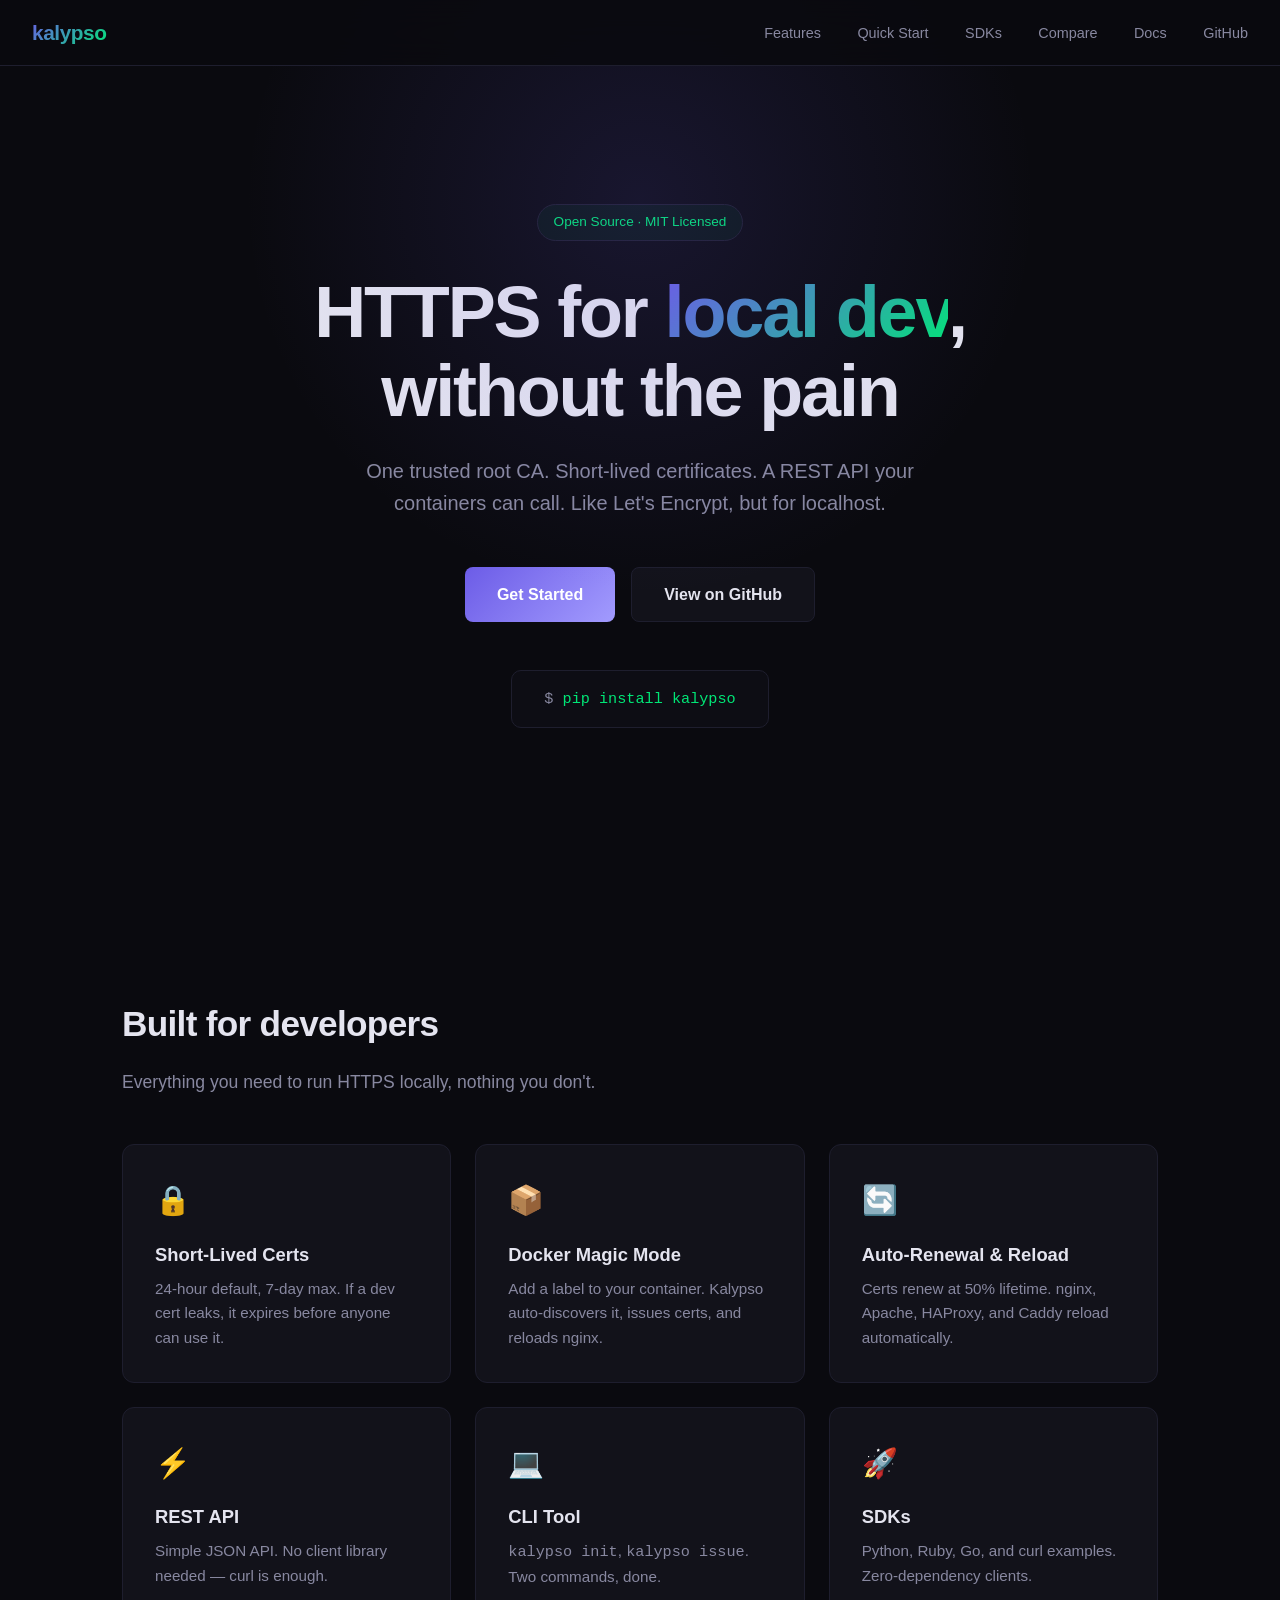
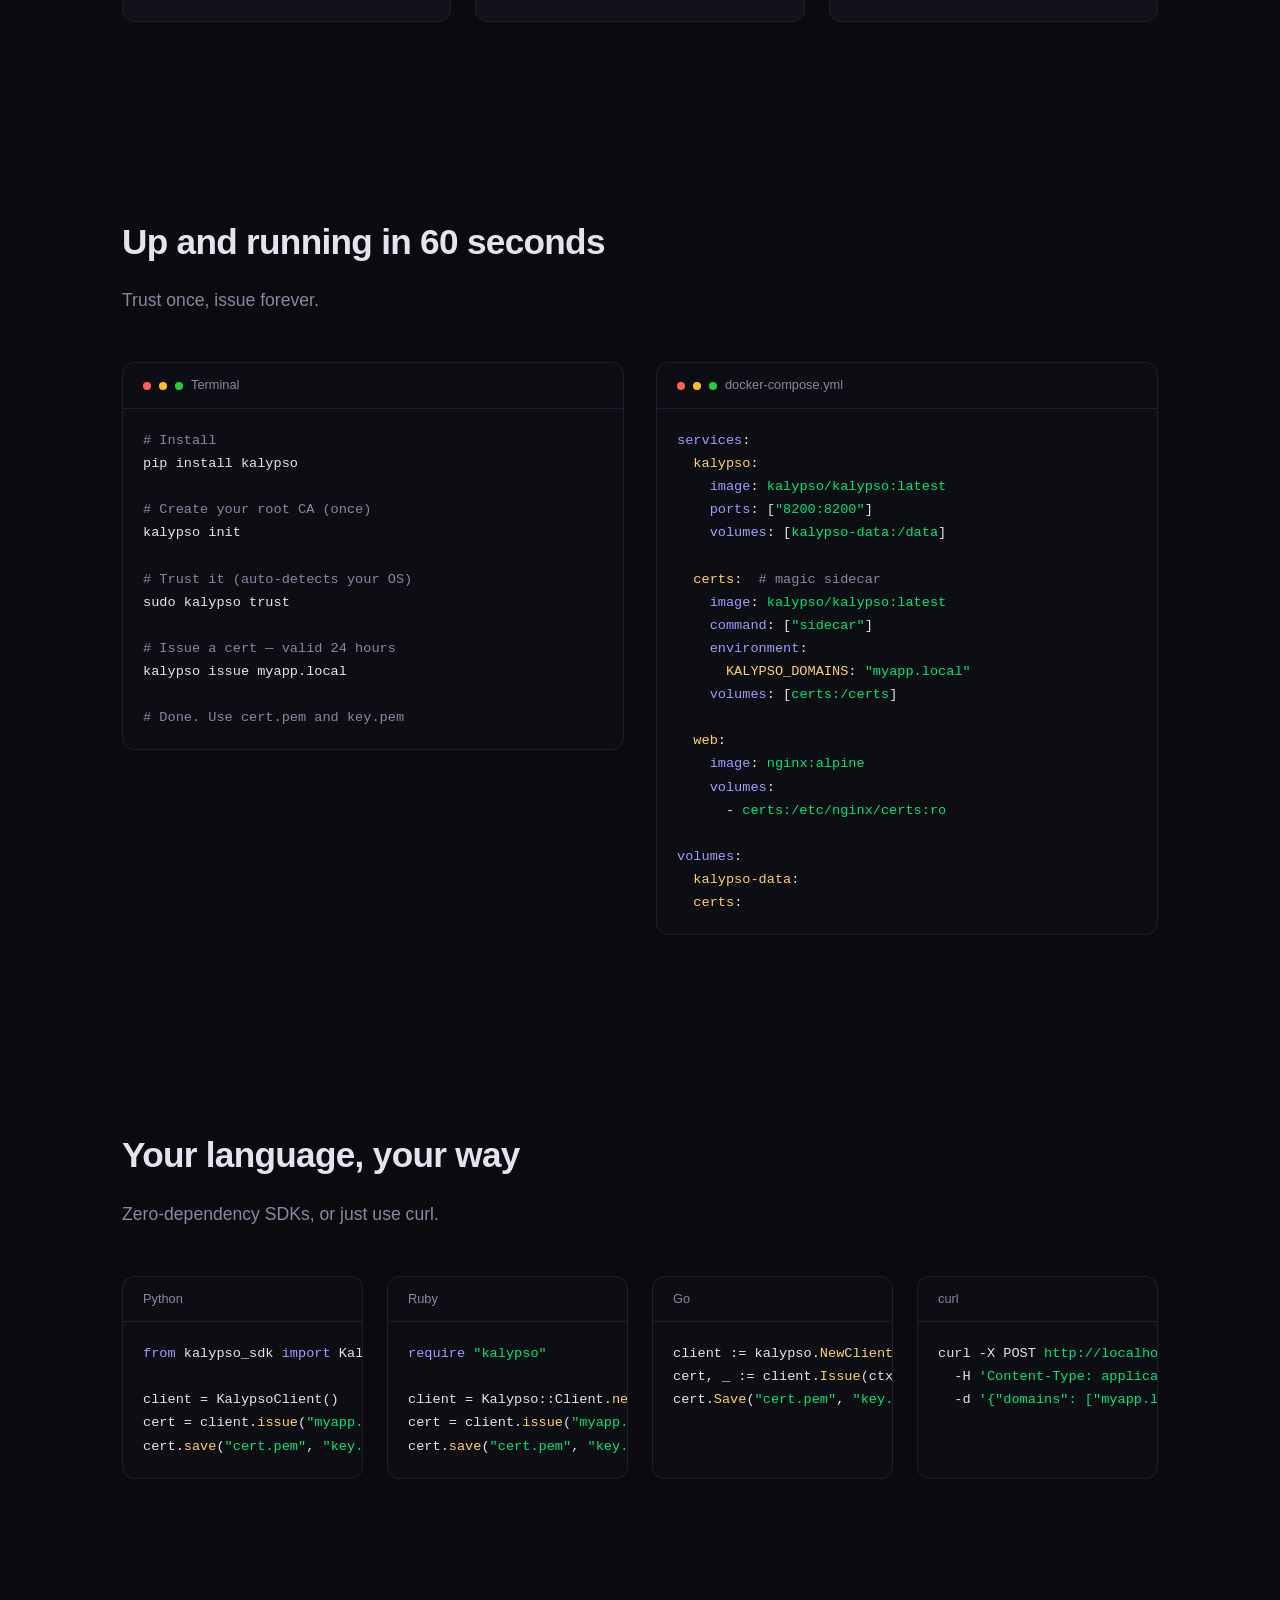
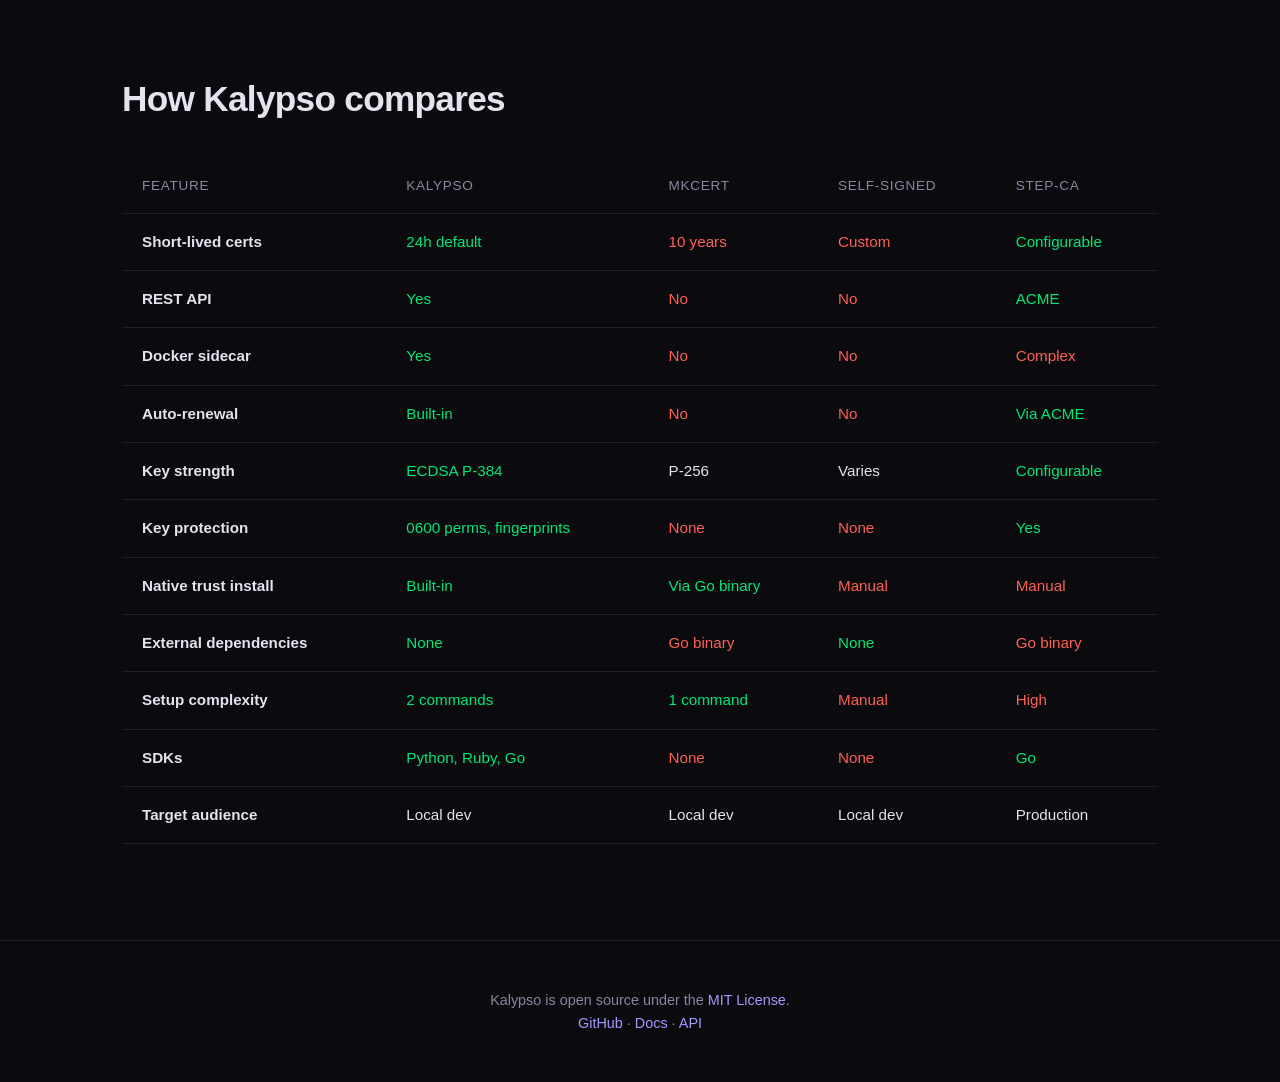
==== commit b4b53678: "feat: Docker magic mode — auto-discover containers via labels Add a `kalypso.domains` label to any s" ====
--- a/site/index.html
+++ b/site/index.html
@@ -330,13 +330,13 @@
         </div>
         <div class="feature">
             <div class="feature-icon">&#128230;</div>
-            <h3>Docker Compose Sidecar</h3>
-            <p>Add one service to your compose file. Every container gets trusted HTTPS.</p>
+            <h3>Docker Magic Mode</h3>
+            <p>Add a label to your container. Kalypso auto-discovers it, issues certs, and reloads nginx.</p>
         </div>
         <div class="feature">
             <div class="feature-icon">&#128260;</div>
-            <h3>Auto-Renewal</h3>
-            <p>The refresh sidecar renews certs at 50% lifetime. Certs never expire during dev sessions.</p>
+            <h3>Auto-Renewal &amp; Reload</h3>
+            <p>Certs renew at 50% lifetime. nginx, Apache, HAProxy, and Caddy reload automatically.</p>
         </div>
         <div class="feature">
             <div class="feature-icon">&#9889;</div>
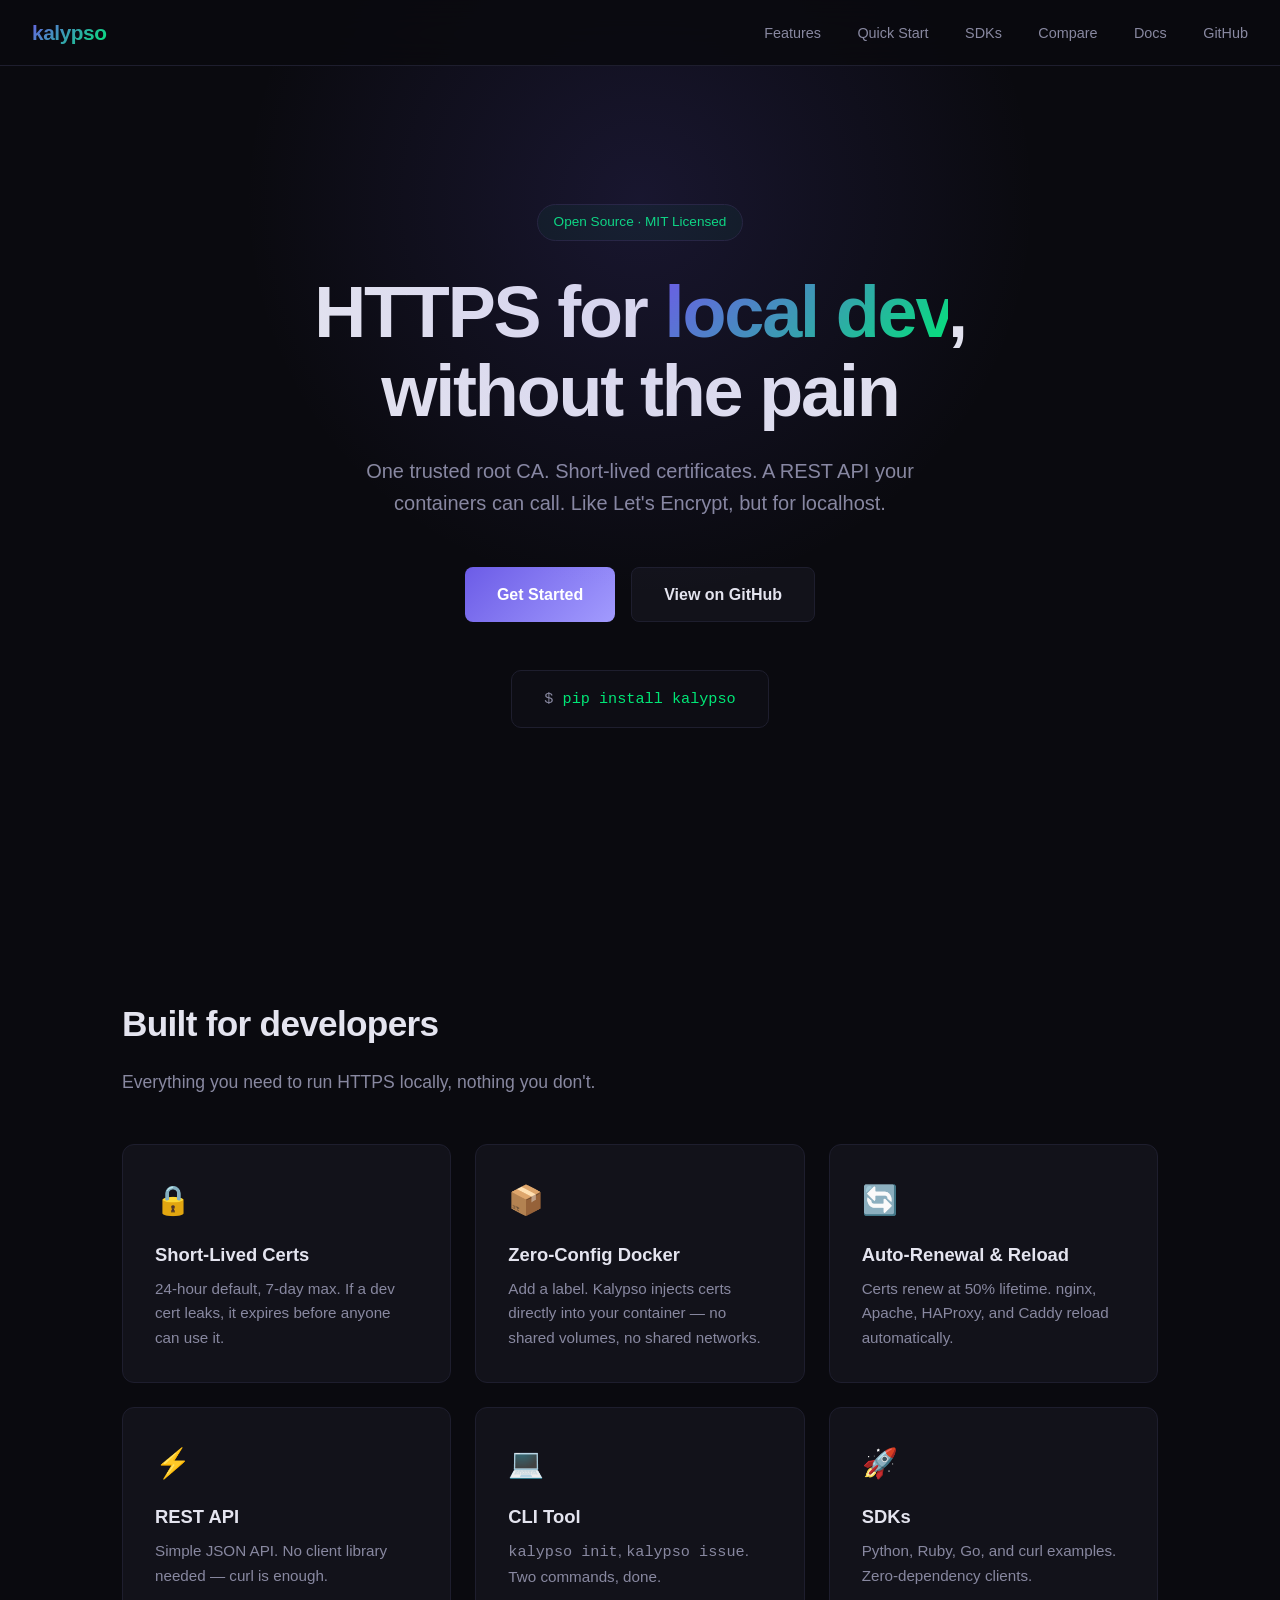
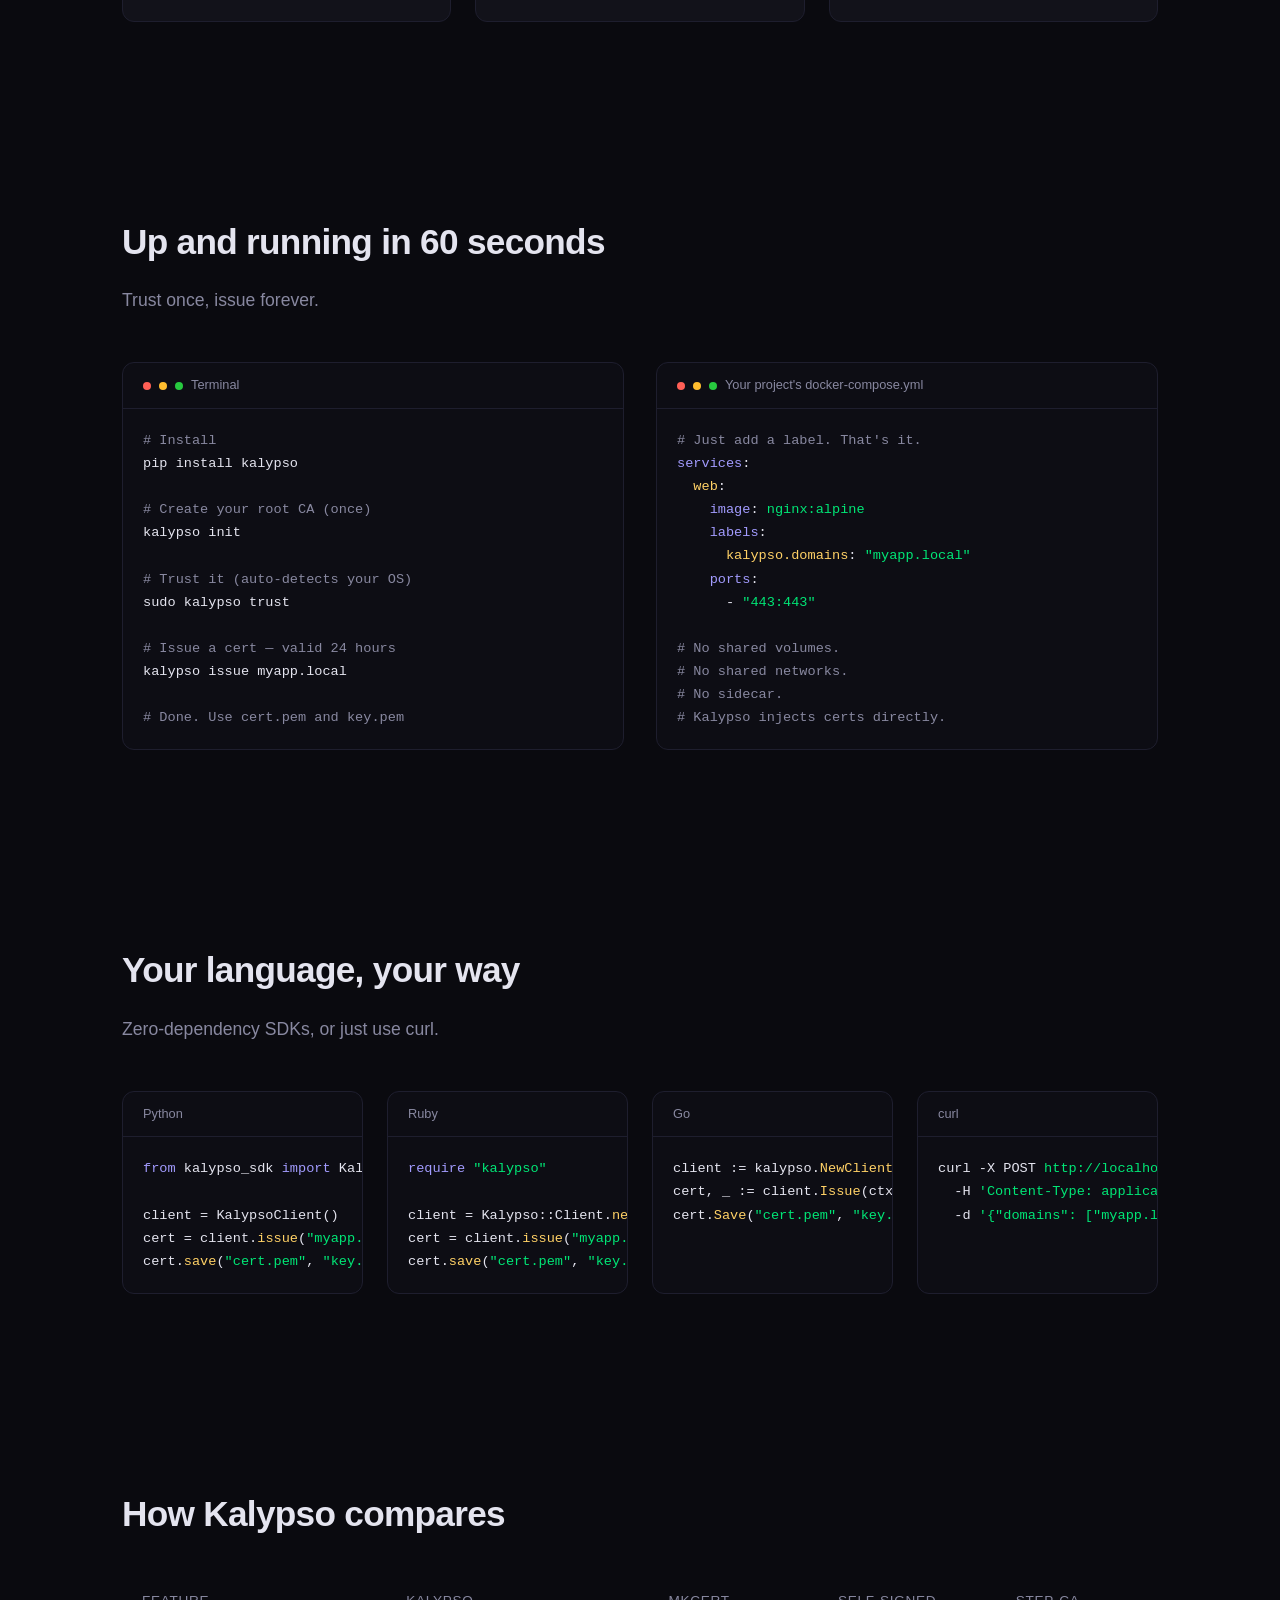
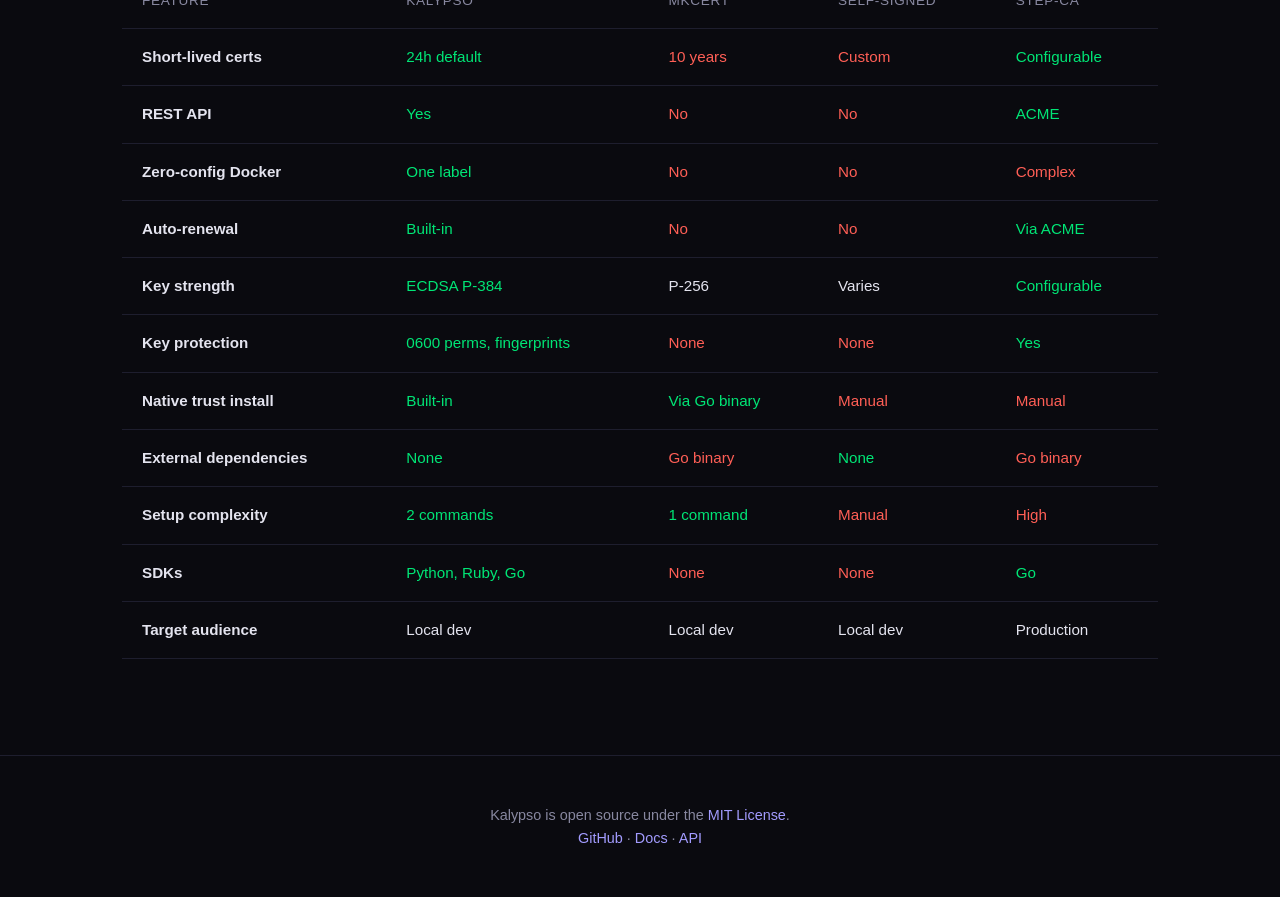
==== commit 7decac8f: "docs: lead with zero-config injection, demote shared-volume mode The Docker docs page now opens with" ====
--- a/site/index.html
+++ b/site/index.html
@@ -330,8 +330,8 @@
         </div>
         <div class="feature">
             <div class="feature-icon">&#128230;</div>
-            <h3>Docker Magic Mode</h3>
-            <p>Add a label to your container. Kalypso auto-discovers it, issues certs, and reloads nginx.</p>
+            <h3>Zero-Config Docker</h3>
+            <p>Add a label. Kalypso injects certs directly into your container — no shared volumes, no shared networks.</p>
         </div>
         <div class="feature">
             <div class="feature-icon">&#128260;</div>
@@ -389,29 +389,21 @@
                     <span class="dot dot-red"></span>
                     <span class="dot dot-yellow"></span>
                     <span class="dot dot-green"></span>
-                    docker-compose.yml
+                    Your project's docker-compose.yml
                 </div>
-                <pre><span class="kw">services</span>:
-  <span class="fn">kalypso</span>:
-    <span class="kw">image</span>: <span class="str">kalypso/kalypso:latest</span>
-    <span class="kw">ports</span>: [<span class="str">"8200:8200"</span>]
-    <span class="kw">volumes</span>: [<span class="str">kalypso-data:/data</span>]
-
-  <span class="fn">certs</span>:  <span class="cmt"># magic sidecar</span>
-    <span class="kw">image</span>: <span class="str">kalypso/kalypso:latest</span>
-    <span class="kw">command</span>: [<span class="str">"sidecar"</span>]
-    <span class="kw">environment</span>:
-      <span class="fn">KALYPSO_DOMAINS</span>: <span class="str">"myapp.local"</span>
-    <span class="kw">volumes</span>: [<span class="str">certs:/certs</span>]
-
+                <pre><span class="cmt"># Just add a label. That's it.</span>
+<span class="kw">services</span>:
   <span class="fn">web</span>:
     <span class="kw">image</span>: <span class="str">nginx:alpine</span>
-    <span class="kw">volumes</span>:
-      - <span class="str">certs:/etc/nginx/certs:ro</span>
-
-<span class="kw">volumes</span>:
-  <span class="fn">kalypso-data</span>:
-  <span class="fn">certs</span>:</pre>
+    <span class="kw">labels</span>:
+      <span class="fn">kalypso.domains</span>: <span class="str">"myapp.local"</span>
+    <span class="kw">ports</span>:
+      - <span class="str">"443:443"</span>
+
+<span class="cmt"># No shared volumes.</span>
+<span class="cmt"># No shared networks.</span>
+<span class="cmt"># No sidecar.</span>
+<span class="cmt"># Kalypso injects certs directly.</span></pre>
             </div>
         </div>
     </div>
@@ -481,8 +473,8 @@
                     <td class="check">ACME</td>
                 </tr>
                 <tr>
-                    <td>Docker sidecar</td>
-                    <td class="check">Yes</td>
+                    <td>Zero-config Docker</td>
+                    <td class="check">One label</td>
                     <td class="cross">No</td>
                     <td class="cross">No</td>
                     <td class="cross">Complex</td>
